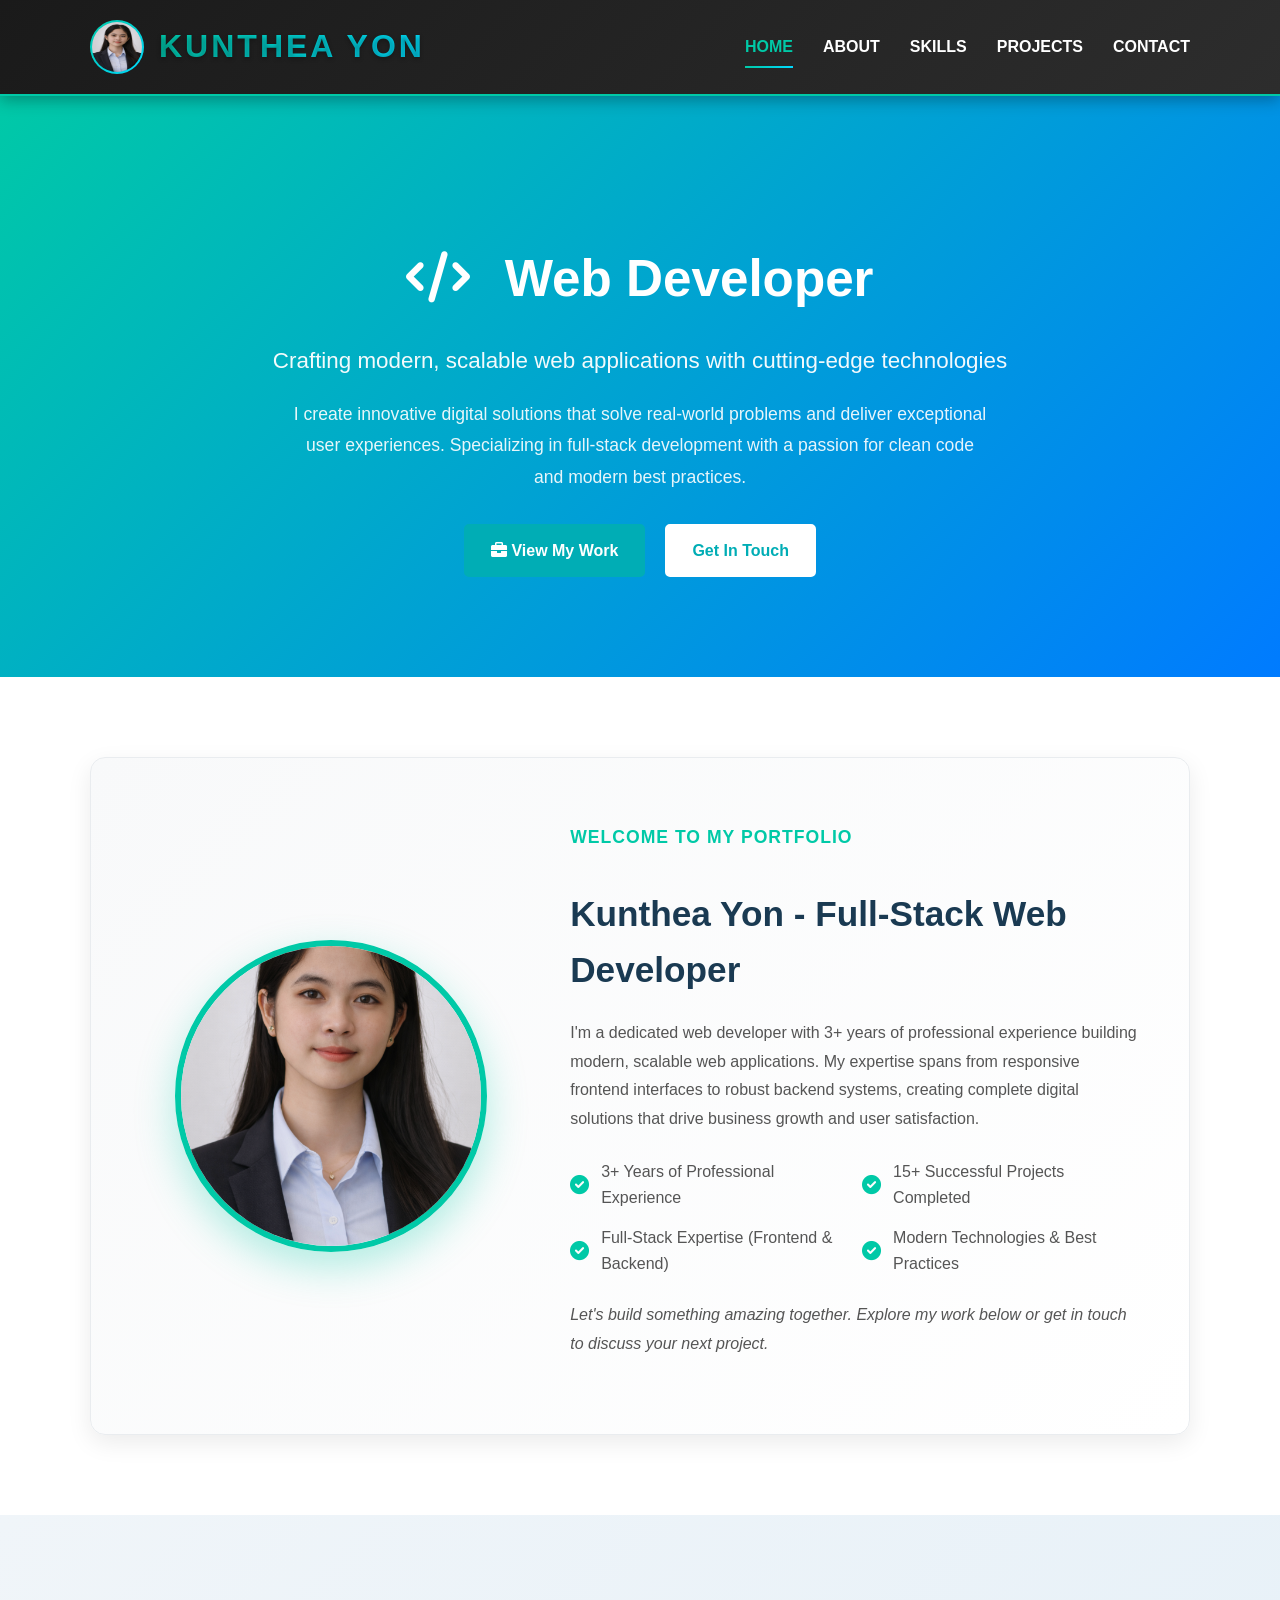
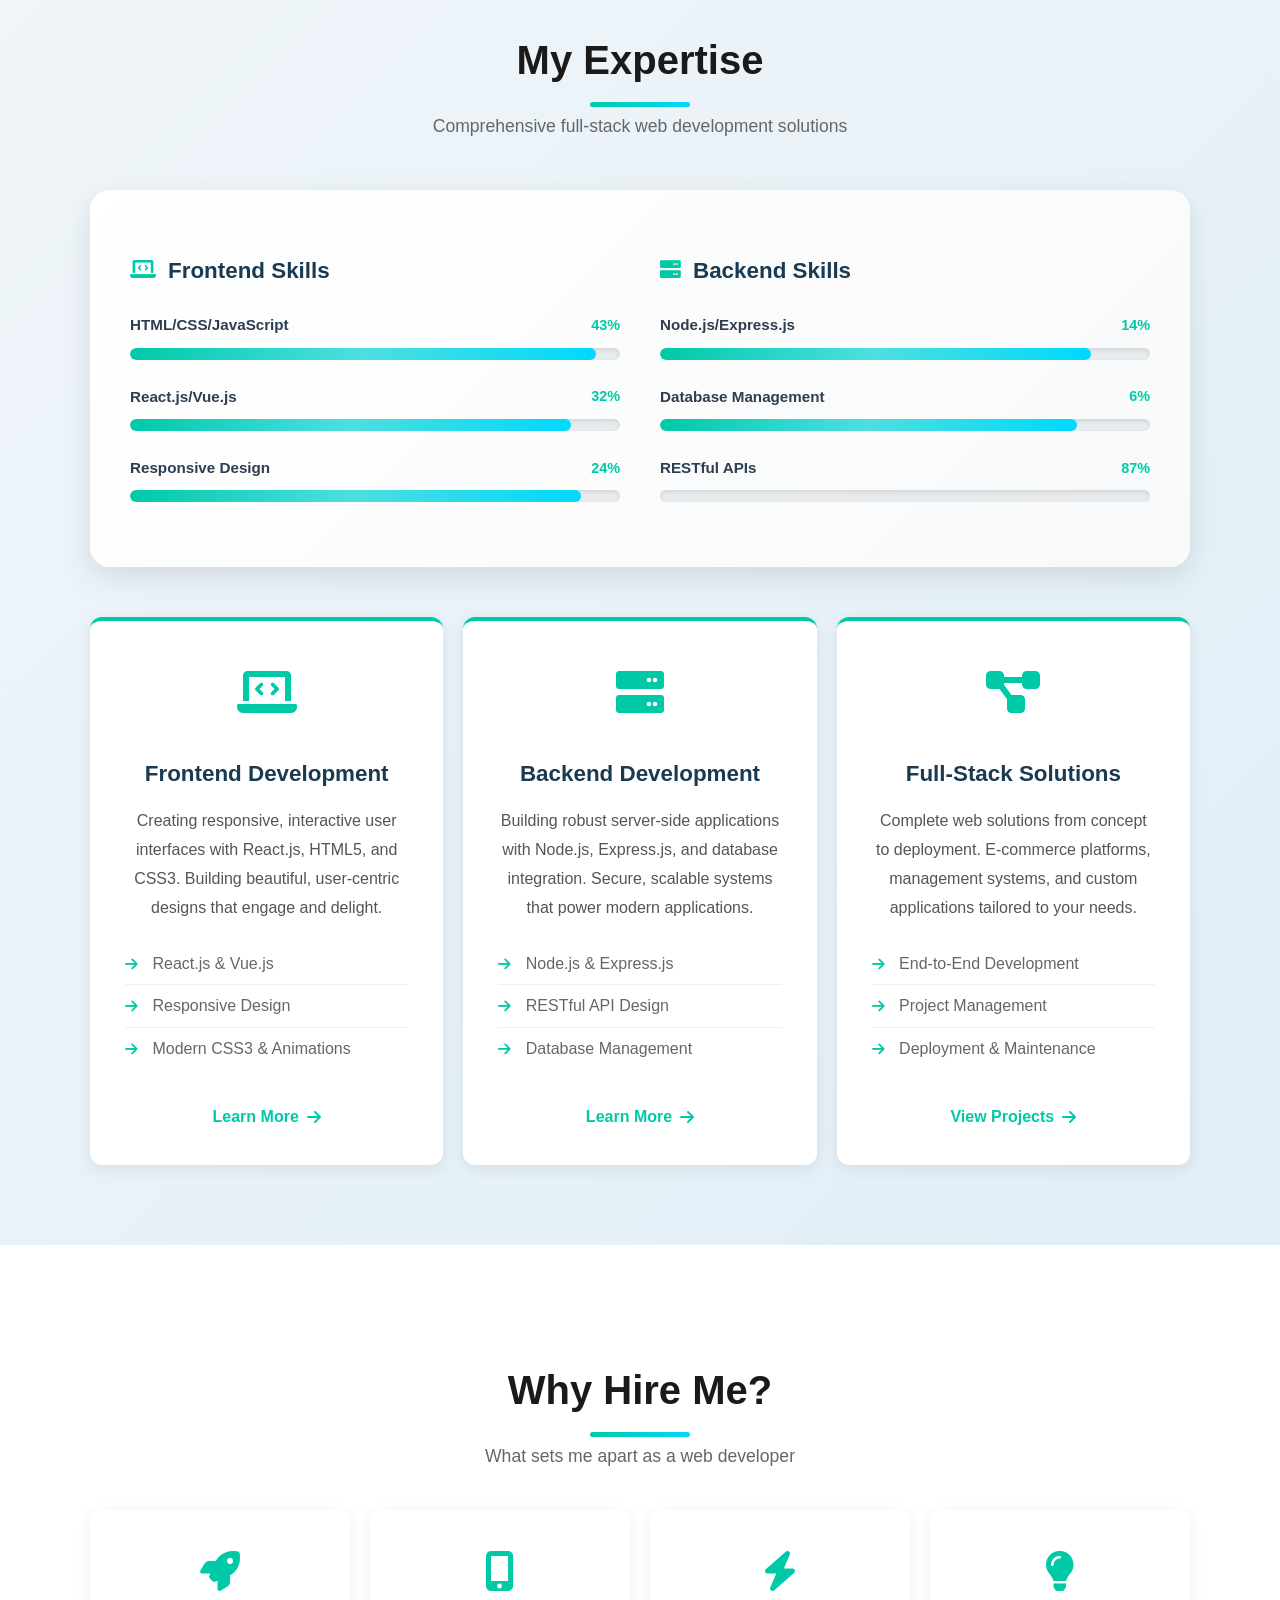
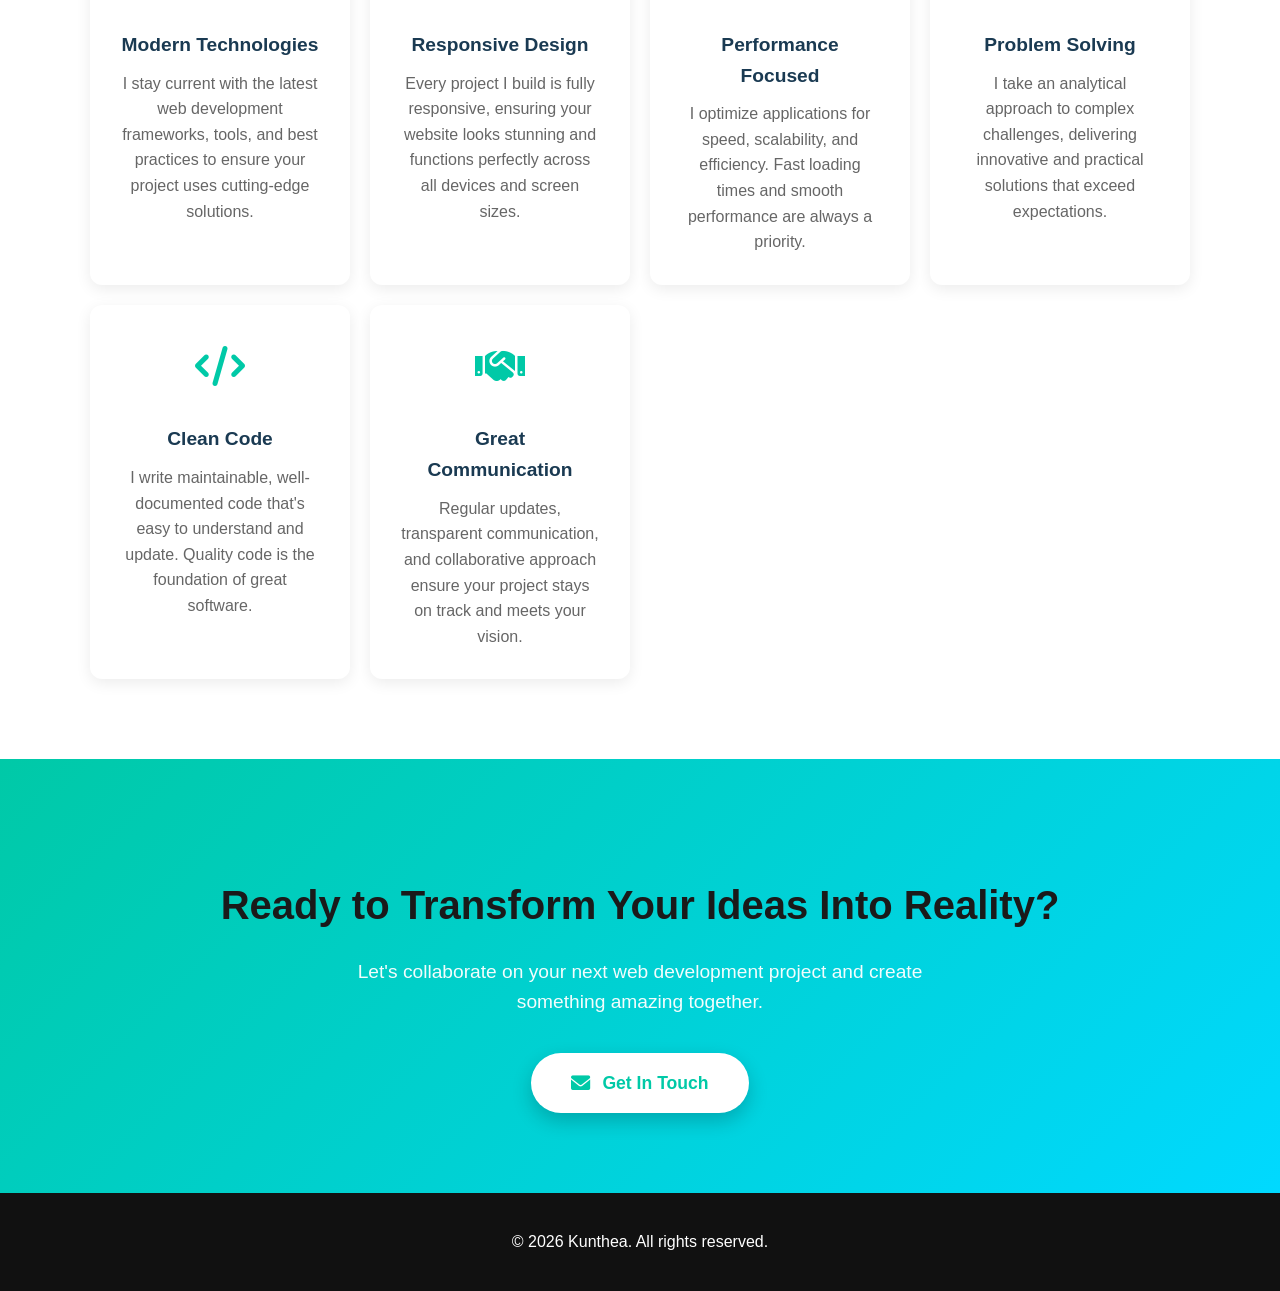
==== index.html @ df5f3d02 "web" ====
<!DOCTYPE html>
<html lang="en">

<head>
    <meta charset="UTF-8">
    <meta name="viewport" content="width=device-width, initial-scale=1.0">
    <title>Kunthea Yon | Web Developer Portfolio </title>
    <link rel="stylesheet" href="main.css">
    <link href="https://cdnjs.cloudflare.com/ajax/libs/font-awesome/6.0.0/css/all.min.css" rel="stylesheet">
</head>

<body>

    <header class="header">
        <div class="container nav">
            <div class="logo">
                <a href="index.html">
                    <img src="picture/pic1.png" alt="Kunthea Logo" class="logo-icon">
                    <span class="logo-text">KUNTHEA YON</span>
                </a>
            </div>
            <nav>
                <a href="index.html" class="active">HOME</a>
                <a href="about.html">ABOUT</a>
                <a href="skills.html">SKILLS</a>
                <a href="projects.html">PROJECTS</a>
                <a href="contact.html">CONTACT</a>
            </nav>
        </div>
    </header>

    <section class="hero">
        <div class="container">
            <div class="hero-content">
                <h1><i class="fas fa-code"></i> Web Developer</h1>
                <p class="hero-subtitle">Crafting modern, scalable web applications with cutting-edge technologies</p>
                <p class="hero-description">
                    I create innovative digital solutions that solve real-world problems and deliver exceptional user
                    experiences.
                    Specializing in full-stack development with a passion for clean code and modern best practices.
                </p>
                <div class="hero-buttons">
                    <a href="projects.html" class="hero-btn primary">
                        <i class="fas fa-briefcase"></i> View My Work
                    </a>
                    <a href="contact.html" class="hero-btn secondary">Get In Touch</a>
                </div>
            </div>
        </div>
    </section>

    <section class="section intro-section">
        <div class="container">
            <div class="intro-card">
                <div class="intro-image">
                    <img src="picture/pic1.png" alt="Kunthea Yon" class="intro-pic">
                </div>
                <div class="intro-content">
                    <h2>Welcome to My Portfolio</h2>
                    <h3>Kunthea Yon - Full-Stack Web Developer</h3>
                    <p>
                        I'm a dedicated web developer with 3+ years of professional experience building modern, scalable
                        web applications.
                        My expertise spans from responsive frontend interfaces to robust backend systems, creating
                        complete digital solutions
                        that drive business growth and user satisfaction.
                    </p>
                    <div class="intro-highlights">
                        <div class="highlight-item">
                            <i class="fas fa-check-circle"></i>
                            <span>3+ Years of Professional Experience</span>
                        </div>
                        <div class="highlight-item">
                            <i class="fas fa-check-circle"></i>
                            <span>15+ Successful Projects Completed</span>
                        </div>
                        <div class="highlight-item">
                            <i class="fas fa-check-circle"></i>
                            <span>Full-Stack Expertise (Frontend & Backend)</span>
                        </div>
                        <div class="highlight-item">
                            <i class="fas fa-check-circle"></i>
                            <span>Modern Technologies & Best Practices</span>
                        </div>
                    </div>
                    <p class="intro-cta">
                        Let's build something amazing together. Explore my work below or get in touch to discuss your
                        next project.
                    </p>
                </div>
            </div>
        </div>
    </section>

    <section class="section expertise-section">
        <div class="container">
            <h2 class="section-heading">My Expertise</h2>
            <p class="section-subtitle">Comprehensive full-stack web development solutions</p>

            <!-- Animated Skills Progress Bars -->
            <div class="skills-showcase">
                <div class="skills-category">
                    <h3><i class="fas fa-laptop-code"></i> Frontend Skills</h3>
                    <div class="skill-item">
                        <div class="skill-info">
                            <span class="skill-name">HTML/CSS/JavaScript</span>
                            <span class="skill-percentage">95%</span>
                        </div>
                        <div class="skill-bar">
                            <div class="skill-progress" data-progress="95"></div>
                        </div>
                    </div>
                    <div class="skill-item">
                        <div class="skill-info">
                            <span class="skill-name">React.js/Vue.js</span>
                            <span class="skill-percentage">90%</span>
                        </div>
                        <div class="skill-bar">
                            <div class="skill-progress" data-progress="90"></div>
                        </div>
                    </div>
                    <div class="skill-item">
                        <div class="skill-info">
                            <span class="skill-name">Responsive Design</span>
                            <span class="skill-percentage">92%</span>
                        </div>
                        <div class="skill-bar">
                            <div class="skill-progress" data-progress="92"></div>
                        </div>
                    </div>
                </div>

                <div class="skills-category">
                    <h3><i class="fas fa-server"></i> Backend Skills</h3>
                    <div class="skill-item">
                        <div class="skill-info">
                            <span class="skill-name">Node.js/Express.js</span>
                            <span class="skill-percentage">88%</span>
                        </div>
                        <div class="skill-bar">
                            <div class="skill-progress" data-progress="88"></div>
                        </div>
                    </div>
                    <div class="skill-item">
                        <div class="skill-info">
                            <span class="skill-name">Database Management</span>
                            <span class="skill-percentage">85%</span>
                        </div>
                        <div class="skill-bar">
                            <div class="skill-progress" data-progress="85"></div>
                        </div>
                    </div>
                    <div class="skill-item">
                        <div class="skill-info">
                            <span class="skill-name">RESTful APIs</span>
                            <span class="skill-percentage">87%</span>
                        </div>
                        <div class="skill-bar">
                            <div class="skill-progress" data-progress="87"></div>
                        </div>
                    </div>
                </div>
            </div>

            <div class="overview-grid">
                <div class="overview-card">
                    <div class="card-icon">
                        <i class="fas fa-laptop-code"></i>
                    </div>
                    <h3>Frontend Development</h3>
                    <p>Creating responsive, interactive user interfaces with React.js, HTML5, and CSS3. Building
                        beautiful, user-centric designs that engage and delight.</p>
                    <ul class="card-features">
                        <li><i class="fas fa-arrow-right"></i> React.js & Vue.js</li>
                        <li><i class="fas fa-arrow-right"></i> Responsive Design</li>
                        <li><i class="fas fa-arrow-right"></i> Modern CSS3 & Animations</li>
                    </ul>
                    <a href="skills.html" class="card-link">Learn More <i class="fas fa-arrow-right"></i></a>
                </div>
                <div class="overview-card">
                    <div class="card-icon">
                        <i class="fas fa-server"></i>
                    </div>
                    <h3>Backend Development</h3>
                    <p>Building robust server-side applications with Node.js, Express.js, and database integration.
                        Secure, scalable systems that power modern applications.</p>
                    <ul class="card-features">
                        <li><i class="fas fa-arrow-right"></i> Node.js & Express.js</li>
                        <li><i class="fas fa-arrow-right"></i> RESTful API Design</li>
                        <li><i class="fas fa-arrow-right"></i> Database Management</li>
                    </ul>
                    <a href="skills.html" class="card-link">Learn More <i class="fas fa-arrow-right"></i></a>
                </div>
                <div class="overview-card">
                    <div class="card-icon">
                        <i class="fas fa-project-diagram"></i>
                    </div>
                    <h3>Full-Stack Solutions</h3>
                    <p>Complete web solutions from concept to deployment. E-commerce platforms, management systems, and
                        custom applications tailored to your needs.</p>
                    <ul class="card-features">
                        <li><i class="fas fa-arrow-right"></i> End-to-End Development</li>
                        <li><i class="fas fa-arrow-right"></i> Project Management</li>
                        <li><i class="fas fa-arrow-right"></i> Deployment & Maintenance</li>
                    </ul>
                    <a href="projects.html" class="card-link">View Projects <i class="fas fa-arrow-right"></i></a>
                </div>
            </div>
        </div>
    </section>

    <section class="section benefits-section">
        <div class="container">
            <h2 class="section-heading">Why Hire Me?</h2>
            <p class="section-subtitle">What sets me apart as a web developer</p>
            <div class="features-grid">
                <div class="feature">
                    <div class="feature-icon">
                        <i class="fas fa-rocket"></i>
                    </div>
                    <h4>Modern Technologies</h4>
                    <p>I stay current with the latest web development frameworks, tools, and best practices to ensure
                        your project uses cutting-edge solutions.</p>
                </div>
                <div class="feature">
                    <div class="feature-icon">
                        <i class="fas fa-mobile-alt"></i>
                    </div>
                    <h4>Responsive Design</h4>
                    <p>Every project I build is fully responsive, ensuring your website looks stunning and functions
                        perfectly across all devices and screen sizes.</p>
                </div>
                <div class="feature">
                    <div class="feature-icon">
                        <i class="fas fa-bolt"></i>
                    </div>
                    <h4>Performance Focused</h4>
                    <p>I optimize applications for speed, scalability, and efficiency. Fast loading times and smooth
                        performance are always a priority.</p>
                </div>
                <div class="feature">
                    <div class="feature-icon">
                        <i class="fas fa-lightbulb"></i>
                    </div>
                    <h4>Problem Solving</h4>
                    <p>I take an analytical approach to complex challenges, delivering innovative and practical
                        solutions that exceed expectations.</p>
                </div>
                <div class="feature">
                    <div class="feature-icon">
                        <i class="fas fa-code"></i>
                    </div>
                    <h4>Clean Code</h4>
                    <p>I write maintainable, well-documented code that's easy to understand and update. Quality code is
                        the foundation of great software.</p>
                </div>
                <div class="feature">
                    <div class="feature-icon">
                        <i class="fas fa-handshake"></i>
                    </div>
                    <h4>Great Communication</h4>
                    <p>Regular updates, transparent communication, and collaborative approach ensure your project stays
                        on track and meets your vision.</p>
                </div>
            </div>
        </div>
    </section>

    <section class="section cta-section">
        <div class="container">
            <div class="cta-content">
                <h2>Ready to Transform Your Ideas Into Reality?</h2>
                <p>Let's collaborate on your next web development project and create something amazing together.</p>
                <a href="contact.html" class="cta-button">
                    <i class="fas fa-envelope"></i> Get In Touch
                </a>
            </div>
        </div>
    </section>

    <footer class="footer">
        <div class="container">
            <p>&copy; 2026 Kunthea. All rights reserved.</p>
            <!-- <nav>
                <a href="index.html">Home</a>
                <a href="about.html">About</a>
                <a href="skills.html">Skills</a>
                <a href="projects.html">Projects</a>
                <a href="contact.html">Contact</a>
            </nav> -->
        </div>
    </footer>

    <script src="script.js"></script>
</body>

</html>
---- main.css ----
body {
    font-family: Arial, Helvetica, sans-serif;
    margin: 0;
    line-height: 1.6;
    background: #ffffff;
    color: #333;
}

.container {
    width: 90%;
    max-width: 1100px;
    margin: auto;
}

.header {
    background: linear-gradient(135deg, #1a1a1a 0%, #2d2d2d 100%);
    color: white;
    padding: 20px 0;
    box-shadow: 0 4px 15px rgba(0, 0, 0, 0.3);
    position: sticky;
    top: 0;
    z-index: 1000;
    border-bottom: 2px solid #00c9a7;
}

.nav {
    display: flex;
    justify-content: space-between;
    align-items: center;
}

.logo {
    display: flex;
    align-items: center;
}

.logo a {
    display: flex;
    align-items: center;
    text-decoration: none;
    color: white;
    transition: all 0.3s ease;
}

.logo a:hover {
    transform: scale(1.05);
}

.logo-icon {
    width: 50px;
    height: 50px;
    margin-right: 15px;
    border-radius: 50%;
    background: linear-gradient(135deg, #00c9a7, #00d9ff);
    padding: 2px;
    display: flex;
    align-items: center;
    justify-content: center;
}

.logo-text {
    font-size: 2rem;
    font-weight: 800;
    color: white;
    letter-spacing: 3px;
    background: linear-gradient(135deg, #00c9a7, #00d9ff);
    -webkit-background-clip: text;
    -webkit-text-fill-color: transparent;
    background-clip: text;
    text-shadow: 0 2px 4px rgba(0, 0, 0, 0.3);
    transition: all 0.3s ease;
}

nav {
    display: flex;
    gap: 30px;
    align-items: center;
}

nav a {
    color: white;
    text-decoration: none;
    font-weight: 600;
    font-size: 1rem;
    transition: all 0.3s ease;
    position: relative;
    padding: 8px 0;
}

nav a::after {
    content: '';
    position: absolute;
    bottom: 0;
    left: 0;
    width: 0;
    height: 2px;
    background: linear-gradient(90deg, #00c9a7, #00d9ff);
    transition: width 0.3s ease;
}

nav a:hover {
    color: #00c9a7;
    transform: translateY(-2px);
    text-shadow: 0 2px 4px rgba(0, 0, 0, 0.3);
}


nav a:hover::after {
    width: 100%;
}

nav a.active {
    color: #00c9a7;
}

nav a.active::after {
    width: 100%;
}

.hero {
    background: linear-gradient(135deg, #00c9a7 0%, #007bff 100%);
    color: white;
    text-align: center;
    padding: 100px 20px;
    position: relative;
    overflow: hidden;
}

.hero button {
    padding: 12px 20px;
    border: 2px solid white;
    background: #00adb5;
    color: white;
    border-radius: 5px;
    cursor: pointer;
    font-weight: bold;
    transition: background 0.3s;
}

.hero button:hover {
    background: white;
    color: #00adb5;
}

.section {
    padding: 60px 0;
}

.section h2 {
    color: #1a1a1a;
    margin-bottom: 20px;
}

.gray {
    background: #f5f5f5;
}

.skills-grid {
    display: grid;
    grid-template-columns: repeat(auto-fit, minmax(150px, 1fr));
    gap: 15px;
    margin-top: 20px;
}

.skill {
    background: #e8f4f8;
    color: #2c3e50;
    padding: 20px;
    border-radius: 5px;
    text-align: center;
    box-shadow: 0 2px 5px rgba(0, 0, 0, 0.1);
    font-weight: bold;
}

.hero-projects {
    background: linear-gradient(135deg, #09b5c1 0%, #1461de 100%);
    color: white;
    text-align: center;
    padding: 120px 20px;
    position: relative;
    overflow: hidden;
}

.hero-projects::before {
    content: '';
    position: absolute;
    top: 0;
    left: 0;
    right: 0;
    bottom: 0;
    background: url('data:image/svg+xml,<svg xmlns="http://www.w3.org/2000/svg" viewBox="0 0 100 100"><defs><pattern id="grain" width="100" height="100" patternUnits="userSpaceOnUse"><circle cx="25" cy="25" r="1" fill="white" opacity="0.1"/><circle cx="75" cy="75" r="1" fill="white" opacity="0.1"/><circle cx="50" cy="10" r="0.5" fill="white" opacity="0.1"/></pattern></defs><rect width="100" height="100" fill="url(%23grain)"/></svg>');
    pointer-events: none;
}

.hero-projects h1 {
    font-size: 3.5rem;
    margin-bottom: 1rem;
    position: relative;
    z-index: 1;
}

.hero-projects h1 i {
    margin-right: 15px;
    color: #00adb5;
}

.hero-projects p {
    font-size: 1.3rem;
    opacity: 0.9;
    position: relative;
    z-index: 1;
}

.projects-section {
    background: linear-gradient(135deg, #f0f5f9 0%, #e1eef7 100%);
    padding: 80px 0;
}

.section-header {
    text-align: center;
    margin-bottom: 60px;

}

.section-header h2 {
    font-size: 2.5rem;
    color: #1a3a52;
    margin-bottom: 15px;
    position: relative;
}

.section-header h2::after {
    content: '';
    position: absolute;
    bottom: -10px;
    left: 50%;
    transform: translateX(-50%);
    width: 80px;
    height: 4px;
    background: linear-gradient(90deg, #11adcc, #007bff);
    border-radius: 2px;
}

.section-subtitle {
    font-size: 1.1rem;
    color: #495057;
    max-width: 600px;
    margin: 0 auto;
    line-height: 1.6;
}

.projects-grid {
    display: grid;
    grid-template-columns: repeat(auto-fit, minmax(350px, 1fr));
    gap: 30px;
    margin-bottom: 60px;
}

.project-card {
    background: rgba(255, 255, 255, 0.85);
    border-radius: 20px;
    padding: 30px;
    box-shadow: 0 18px 40px rgba(0, 0, 0, 0.08);
    transition: all 0.3s ease;
    position: relative;
    overflow: hidden;
    border: 1px solid rgba(0, 171, 181, 0.3);
    backdrop-filter: blur(12px);
}

.project-card::before {
    content: '';
    position: absolute;
    top: 0;
    left: 0;
    width: 100%;
    height: 5px;
    background: linear-gradient(90deg, #00c9a7, #00d9ff);
    transform: scaleX(0);
    transform-origin: left;
    transition: transform 0.3s ease;
}

.project-card:hover {
    transform: translateY(-12px);
    box-shadow: 0 30px 60px rgba(0, 0, 0, 0.12);
}

.project-card:hover::before {
    transform: scaleX(1);
}

.project-card.featured {
    border: 2px solid rgba(0, 171, 181, 0.7);
}

.project-card.featured::after {
    content: '★ Featured';
    position: absolute;
    top: 16px;
    right: 16px;
    background: rgba(0, 171, 181, 0.95);
    color: white;
    padding: 6px 12px;
    border-radius: 22px;
    font-size: 0.85rem;
    font-weight: 700;
}

.project-header {
    display: flex;
    align-items: center;
    margin-bottom: 20px;
}

.project-icon {
    width: 50px;
    height: 50px;
    background: linear-gradient(135deg, #00adb5, #007bff);
    border-radius: 12px;
    display: flex;
    align-items: center;
    justify-content: center;
    color: white;
    font-size: 1.5rem;
    margin-right: 15px;
    box-shadow: 0 4px 15px rgba(0, 171, 181, 0.3);
}

.project-category {
    background: rgba(0, 201, 167, 0.15);
    color: #1a3a52;
    padding: 6px 14px;
    border-radius: 999px;
    font-size: 0.85rem;
    font-weight: 700;
    text-transform: uppercase;
    letter-spacing: 0.7px;
    border: 1px solid rgba(0, 201, 167, 0.35);
}

.project-card h3 {
    color: #2c3e50;
    margin-bottom: 15px;
    font-size: 1.4rem;
    font-weight: 600;
}

.project-card p {
    color: #5a6c7d;
    line-height: 1.6;
    margin-bottom: 20px;
    font-size: 0.95rem;
}

.tech-stack {
    display: flex;
    flex-wrap: wrap;
    gap: 8px;
    margin-bottom: 25px;
}

.project-meta {
    display: flex;
    flex-wrap: wrap;
    gap: 12px;
    margin: 15px 0 20px;
}

.meta-item {
    display: inline-flex;
    align-items: center;
    gap: 8px;
    padding: 6px 12px;
    background: rgba(0, 171, 181, 0.15);
    border-radius: 999px;
    border: 1px solid rgba(0, 171, 181, 0.3);
    color: #0f3a3c;
    font-weight: 600;
    font-size: 0.85rem;
}

.project-highlights {
    list-style: none;
    padding: 0;
    margin: 0 0 20px;
}

.project-highlights li {
    display: flex;
    align-items: flex-start;
    gap: 10px;
    margin-bottom: 10px;
    color: #4a5568;
}

.project-highlights li i {
    color: #00c9a7;
    margin-top: 3px;
}

.tech {
    background: rgba(0, 201, 167, 0.14);
    color: #0f3a3c;
    padding: 8px 14px;
    border-radius: 999px;
    font-size: 0.85rem;
    font-weight: 600;
    display: flex;
    align-items: center;
    gap: 8px;
    border: 1px solid rgba(0, 201, 167, 0.3);
    transition: all 0.2s ease;
}

.tech:hover {
    background: rgba(0, 201, 167, 0.35);
    color: #063536;
    transform: translateY(-2px);
}

.tech i {
    font-size: 0.9rem;
}

.project-links {
    display: flex;
    gap: 10px;
    flex-wrap: wrap;
}

.btn-primary,
.btn-secondary {
    padding: 10px 20px;
    border: none;
    border-radius: 25px;
    cursor: pointer;
    font-weight: 600;
    font-size: 0.9rem;
    transition: all 0.3s ease;
    display: flex;
    align-items: center;
    gap: 8px;
    text-decoration: none;
    justify-content: center;
    flex: 1;
    min-width: 120px;
}

.btn-primary {
    background: linear-gradient(135deg, #00adb5, #007bff);
    color: white;
    box-shadow: 0 4px 15px rgba(0, 171, 181, 0.3);
}

.btn-primary:hover {
    transform: translateY(-2px);
    box-shadow: 0 6px 20px rgba(0, 171, 181, 0.4);
}

.btn-secondary {
    background: white;
    color: #6c757d;
    border: 2px solid #e9ecef;
}

.btn-secondary:hover {
    background: #f8f9fa;
    border-color: #00adb5;
    color: #00adb5;
    transform: translateY(-2px);
}

.projects-stats {
    display: grid;
    grid-template-columns: repeat(auto-fit, minmax(200px, 1fr));
    gap: 30px;
    margin-top: 60px;
}

.stat-item {
    text-align: center;
    padding: 30px;
    background: white;
    border-radius: 15px;
    box-shadow: 0 8px 25px rgba(0, 0, 0, 0.1);
    border: 1px solid #e9ecef;
}

.stat-number {
    font-size: 3rem;
    font-weight: 700;
    color: #00adb5;
    margin-bottom: 10px;
    background: linear-gradient(135deg, #00adb5, #007bff);
    -webkit-background-clip: text;
    -webkit-text-fill-color: transparent;
    background-clip: text;
}

.stat-label {
    color: #6c757d;
    font-size: 1rem;
    font-weight: 500;
    text-transform: uppercase;
    letter-spacing: 1px;
}

@media (max-width: 768px) {
    .hero-projects h1 {
        font-size: 2.5rem;
    }

    .projects-grid {
        grid-template-columns: 1fr;
        gap: 20px;
    }

    .project-links {
        flex-direction: column;
    }

    .btn-primary,
    .btn-secondary {
        min-width: auto;
    }

    .projects-stats {
        grid-template-columns: repeat(2, 1fr);
        gap: 20px;
    }

    .profile-card {
        grid-template-columns: 1fr;
        gap: 30px;
        padding: 30px 20px;
    }

    .profile-pic {
        width: 220px;
        height: 220px;
    }

    .profile-info h2 {
        font-size: 1.8rem;
    }

    .profile-stats {
        grid-template-columns: repeat(3, 1fr);
        gap: 15px;
    }

    .about-grid {
        grid-template-columns: 1fr;
    }

    .values-grid {
        grid-template-columns: 1fr;
    }

    .section-title {
        font-size: 1.5rem;
    }
}

.footer {
    background: #111;
    color: white;
    padding: 20px 0;
    text-align: center;
}

.footer nav {
    margin-top: 10px;
}

.footer nav a {
    color: #00adb5;
    margin: 0 10px;
    text-decoration: none;
}

.footer nav a:hover {
    color: white;
}

.about-grid {
    display: grid;
    grid-template-columns: repeat(auto-fit, minmax(300px, 1fr));
    gap: 20px;
    margin-top: 30px;
}

.about-card {
    background: #f8f9fa;
    padding: 20px;
    border-radius: 5px;
    box-shadow: 0 2px 5px rgba(0, 0, 0, 0.1);
    border-left: 4px solid #00adb5;
    transition: all 0.3s ease;
}

.about-card:hover {
    transform: translateY(-5px);
    box-shadow: 0 8px 20px rgba(0, 0, 0, 0.15);
}

.about-card-icon {
    font-size: 2.5rem;
    color: #00c9a7;
    margin-bottom: 15px;
    display: block;
}

.about-card h3 {
    color: #1a3a52;
    margin-bottom: 10px;
    font-size: 1.3rem;
}

.about-card p {
    color: #555;
    margin-bottom: 15px;
    line-height: 1.6;
}

.skill-list {
    list-style: none;
    padding: 0;
    margin: 0;
}

.skill-list li {
    padding: 6px 0;
    color: #666;
    border-bottom: 1px solid #e0e0e0;
    padding-left: 20px;
    position: relative;
}

.skill-list li:last-child {
    border-bottom: none;
}

.skill-list li:before {
    content: '✓';
    position: absolute;
    left: 0;
    color: #00c9a7;
    font-weight: bold;
}

.profile-section {
    margin-bottom: 60px;
}

.profile-card {
    display: grid;
    grid-template-columns: 1fr 2fr;
    gap: 40px;
    background: linear-gradient(135deg, #ffffff 0%, #f8f9fa 100%);
    padding: 40px;
    border-radius: 15px;
    box-shadow: 0 10px 30px rgba(0, 0, 0, 0.1);
    align-items: center;
    border: 1px solid #e9ecef;
}

.profile-image {
    display: flex;
    justify-content: center;
    align-items: center;
}

.profile-pic {
    width: 280px;
    height: 280px;
    border-radius: 50%;
    object-fit: cover;
    border: 5px solid #00c9a7;
    box-shadow: 0 10px 40px rgba(0, 201, 167, 0.3);
}

.profile-info h2 {
    font-size: 2.2rem;
    color: #1a3a52;
    margin: 0 0 5px 0;
}

.profile-title {
    font-size: 1.2rem;
    color: #00c9a7;
    font-weight: 600;
    margin-bottom: 15px;
}

.profile-bio {
    color: #555;
    line-height: 1.8;
    margin-bottom: 25px;
    font-size: 1rem;
}

.profile-stats {
    display: grid;
    grid-template-columns: repeat(3, 1fr);
    gap: 20px;
    padding-top: 20px;
    border-top: 2px solid #e0e0e0;
}

.stat {
    text-align: center;
}

.stat-number {
    display: block;
    font-size: 2rem;
    font-weight: 700;
    color: #00c9a7;
}

.stat-text {
    display: block;
    color: #666;
    font-size: 0.9rem;
    margin-top: 5px;
}

.section-title {
    font-size: 2rem;
    color: #1a3a52;
    margin-top: 50px;
    margin-bottom: 25px;
    display: flex;
    align-items: center;
    gap: 10px;
}

.section-title::before {
    content: '';
    width: 4px;
    height: 30px;
    background: linear-gradient(135deg, #00c9a7, #00d9ff);
    border-radius: 2px;
}

.journey-text {
    color: #555;
    line-height: 1.8;
    margin-bottom: 15px;
    font-size: 1rem;
}

.values-grid {
    display: grid;
    grid-template-columns: repeat(auto-fit, minmax(250px, 1fr));
    gap: 25px;
    margin-top: 30px;
}

.value-card {
    background: white;
    padding: 30px;
    border-radius: 12px;
    box-shadow: 0 4px 15px rgba(0, 0, 0, 0.08);
    border-top: 4px solid #00c9a7;
    transition: all 0.3s ease;
}

.value-card:hover {
    transform: translateY(-8px);
    box-shadow: 0 10px 30px rgba(0, 0, 0, 0.12);
}

.value-card h3 {
    font-size: 1.2rem;
    color: #1a3a52;
    margin-bottom: 10px;
}

.value-card p {
    color: #666;
    line-height: 1.6;
    margin: 0;
}

.tools-grid {
    display: grid;
    grid-template-columns: repeat(auto-fit, minmax(250px, 1fr));
    gap: 20px;
    margin-top: 20px;
}

.tool-card {
    background: white;
    padding: 20px;
    border-radius: 5px;
    box-shadow: 0 2px 5px rgba(0, 0, 0, 0.1);
    text-align: center;
}

.tech-stack {
    display: flex;
    flex-wrap: wrap;
    gap: 8px;
    margin: 15px 0;
    justify-content: center;
}

.tech {
    background: #e9ecef;
    color: #495057;
    padding: 4px 8px;
    border-radius: 3px;
    font-size: 0.85em;
    font-weight: bold;
}

.hero-contact {
    background: linear-gradient(135deg, #40ba9f 0%, #127be4 100%);
    color: white;
    text-align: center;
    padding: 120px 20px;
    position: relative;
    overflow: hidden;
}

.hero-contact::before {
    content: '';
    position: absolute;
    top: 0;
    left: 0;
    right: 0;
    bottom: 0;
    background: url('data:image/svg+xml,<svg xmlns="http://www.w3.org/2000/svg" viewBox="0 0 100 100"><defs><pattern id="contactPattern" width="100" height="100" patternUnits="userSpaceOnUse"><circle cx="20" cy="20" r="2" fill="white" opacity="0.1"/><circle cx="80" cy="80" r="2" fill="white" opacity="0.1"/><circle cx="50" cy="30" r="1.5" fill="white" opacity="0.1"/></pattern></defs><rect width="100" height="100" fill="url(%23contactPattern)"/></svg>');
    pointer-events: none;
}

.hero-contact h1 {
    font-size: 3.5rem;
    margin-bottom: 1rem;
    position: relative;
    z-index: 1;
}

.hero-contact h1 i {
    margin-right: 15px;
    color: #ffffff;
}

.hero-contact p {
    font-size: 1.3rem;
    opacity: 0.9;
    position: relative;
    z-index: 1;
}

.contact-section {
    background: linear-gradient(135deg, #f0f5f9 0%, #e1eef7 100%);
    padding: 80px 0;
}

.contact-main {
    display: grid;
    grid-template-columns: 1fr 2fr;
    gap: 50px;
    margin-bottom: 60px;
}

.contact-info-section {
    display: flex;
    flex-direction: column;
    gap: 30px;
}

.contact-info-card {
    background: white;
    border-radius: 15px;
    padding: 30px;
    box-shadow: 0 8px 25px rgba(0, 0, 0, 0.1);
    border: 1px solid #e9ecef;
}

.contact-info-header {
    display: flex;
    align-items: center;
    gap: 15px;
    margin-bottom: 25px;
    padding-bottom: 15px;
    border-bottom: 2px solid #f1f3f4;
}

.contact-info-header i {
    font-size: 1.5rem;
    color: #00adb5;
}

.contact-info-header h3 {
    color: #2c3e50;
    margin: 0;
    font-size: 1.4rem;
    font-weight: 600;
}

.contact-details {
    display: flex;
    flex-direction: column;
    gap: 20px;
}

.contact-detail {
    display: flex;
    align-items: flex-start;
    gap: 15px;
}

.contact-detail i {
    color: #00adb5;
    font-size: 1.2rem;
    margin-top: 3px;
    min-width: 20px;
}

.contact-detail div {
    flex: 1;
}

.contact-detail strong {
    display: block;
    color: #2c3e50;
    font-weight: 600;
    margin-bottom: 2px;
}

.contact-detail a,
.contact-detail span {
    color: #6c757d;
    text-decoration: none;
    transition: color 0.3s ease;
}

.contact-detail a:hover {
    color: #00adb5;
}

.availability-info {
    background: linear-gradient(135deg, #00adb5, #007bff);
    color: white;
    border-radius: 15px;
    padding: 25px;
    box-shadow: 0 8px 25px rgba(0, 171, 181, 0.3);
}

.availability-header {
    display: flex;
    align-items: center;
    gap: 10px;
    margin-bottom: 15px;
}

.availability-header i {
    font-size: 1.3rem;
}

.availability-header h4 {
    margin: 0;
    font-size: 1.2rem;
    font-weight: 600;
}

.availability-status {
    display: flex;
    align-items: center;
    gap: 10px;
    margin-bottom: 15px;
    font-weight: 500;
}

.status-dot {
    width: 12px;
    height: 12px;
    border-radius: 50%;
    animation: pulse 2s infinite;
}

.status-dot.available {
    background: #28a745;
    box-shadow: 0 0 10px rgba(40, 167, 69, 0.6);
}

@keyframes pulse {
    0% {
        transform: scale(1);
    }

    50% {
        transform: scale(1.1);
    }

    100% {
        transform: scale(1);
    }
}

.availability-info p {
    margin: 8px 0;
    font-size: 0.95rem;
}

.contact-form-section {
    display: flex;
    justify-content: center;
}

.contact-form-card {
    background: white;
    border-radius: 15px;
    padding: 40px;
    box-shadow: 0 10px 30px rgba(0, 0, 0, 0.1);
    border: 1px solid #e9ecef;
    max-width: 600px;
    width: 100%;
}

.form-header {
    display: flex;
    align-items: center;
    gap: 15px;
    margin-bottom: 15px;
    padding-bottom: 15px;
    border-bottom: 2px solid #f1f3f4;
}

.form-header i {
    font-size: 1.5rem;
    color: #00adb5;
}

.form-header h3 {
    color: #2c3e50;
    margin: 0;
    font-size: 1.6rem;
    font-weight: 600;
}

.contact-form-card>p {
    color: #6c757d;
    margin-bottom: 30px;
    line-height: 1.6;
}

.form-row {
    display: grid;
    grid-template-columns: 1fr 1fr;
    gap: 20px;
    margin-bottom: 20px;
}

.form-group {
    margin-bottom: 25px;
}

.form-group label {
    display: flex;
    align-items: center;
    gap: 8px;
    margin-bottom: 8px;
    font-weight: 600;
    color: #2c3e50;
    font-size: 0.95rem;
}

.form-group label i {
    color: #00adb5;
    font-size: 0.9rem;
}

.form-group input,
.form-group textarea {
    width: 100%;
    padding: 15px;
    border: 2px solid #e9ecef;
    border-radius: 8px;
    font-family: inherit;
    font-size: 1rem;
    transition: all 0.3s ease;
    background: #f8f9fa;
}

.form-group input:focus,
.form-group textarea:focus {
    outline: none;
    border-color: #00adb5;
    background: white;
    box-shadow: 0 0 0 3px rgba(0, 171, 181, 0.1);
}

.form-group textarea {
    resize: vertical;
    min-height: 120px;
}

.submit-btn {
    background: linear-gradient(135deg, #00adb5, #007bff);
    color: white;
    padding: 15px 40px;
    border: none;
    border-radius: 25px;
    cursor: pointer;
    font-weight: 600;
    font-size: 1rem;
    transition: all 0.3s ease;
    display: flex;
    align-items: center;
    gap: 10px;
    margin: 20px auto 0;
    box-shadow: 0 4px 15px rgba(0, 171, 181, 0.3);
}

.submit-btn:hover {
    transform: translateY(-2px);
    box-shadow: 0 8px 25px rgba(0, 171, 181, 0.4);
}

.services-overview {
    text-align: center;
    margin-top: 60px;
}

.services-overview h3 {
    color: #2c3e50;
    margin-bottom: 30px;
    font-size: 1.8rem;
    display: flex;
    align-items: center;
    justify-content: center;
    gap: 10px;
}

.services-overview h3 i {
    color: #00adb5;
}

.services-grid {
    display: grid;
    grid-template-columns: repeat(auto-fit, minmax(200px, 1fr));
    gap: 20px;
    max-width: 800px;
    margin: 0 auto;
}

.service-item {
    background: white;
    padding: 20px;
    border-radius: 12px;
    box-shadow: 0 4px 15px rgba(0, 0, 0, 0.08);
    display: flex;
    align-items: center;
    gap: 15px;
    transition: all 0.3s ease;
    border: 1px solid #e9ecef;
}

.service-item:hover {
    transform: translateY(-3px);
    box-shadow: 0 8px 25px rgba(0, 0, 0, 0.12);
}

.service-item i {
    color: #00adb5;
    font-size: 1.5rem;
    min-width: 30px;
}

.service-item span {
    color: #2c3e50;
    font-weight: 500;
}

@media (max-width: 1024px) {
    .contact-main {
        grid-template-columns: 1fr;
        gap: 40px;
    }

    .contact-form-section {
        order: -1;
    }
}

@media (max-width: 768px) {
    .contact-section {
        padding: 60px 0;
    }

    .contact-main {
        gap: 30px;
    }

    .contact-info-card,
    .contact-form-card {
        padding: 25px;
    }

    .form-row {
        grid-template-columns: 1fr;
        gap: 15px;
    }

    .services-grid {
        grid-template-columns: repeat(2, 1fr);
        gap: 15px;
    }

    .service-item {
        padding: 15px;
        flex-direction: column;
        text-align: center;
        gap: 10px;
    }
}

.overview-grid {
    display: grid;
    grid-template-columns: repeat(auto-fit, minmax(300px, 1fr));
    gap: 20px;
    margin-top: 30px;
}

.overview-card {
    background: white;
    padding: 35px;
    border-radius: 12px;
    box-shadow: 0 4px 15px rgba(0, 0, 0, 0.08);
    text-align: center;
    border-top: 4px solid #00c9a7;
    transition: all 0.3s ease;
    position: relative;
}

.overview-card:hover {
    transform: translateY(-10px);
    box-shadow: 0 12px 30px rgba(0, 171, 181, 0.2);
}

.card-icon {
    font-size: 3rem;
    color: #00c9a7;
    margin-bottom: 20px;
    display: block;
}

.overview-card h3 {
    color: #1a3a52;
    margin-bottom: 15px;
    font-size: 1.4rem;
}

.overview-card p {
    color: #555;
    line-height: 1.8;
    margin-bottom: 20px;
}

.card-features {
    list-style: none;
    padding: 0;
    margin: 20px 0;
    text-align: left;
}

.card-features li {
    padding: 8px 0;
    color: #666;
    border-bottom: 1px solid #f0f0f0;
}

.card-features li:last-child {
    border-bottom: none;
}

.card-features i {
    color: #00c9a7;
    margin-right: 10px;
    font-size: 0.9rem;
}

.card-link {
    display: inline-flex;
    align-items: center;
    gap: 8px;
    color: #00c9a7;
    text-decoration: none;
    font-weight: 600;
    margin-top: 15px;
    transition: all 0.3s ease;
}

.card-link:hover {
    color: #00adb5;
    gap: 12px;
}

.overview-card .learn-more {
    display: inline-block;
    margin-top: 15px;
    color: #007bff;
    text-decoration: none;
    font-weight: bold;
}

.overview-card .learn-more:hover {
    color: #0056b3;
}

.features-grid {
    display: grid;
    grid-template-columns: repeat(auto-fit, minmax(250px, 1fr));
    gap: 20px;
    margin-top: 30px;
}

.feature {
    text-align: center;
    padding: 30px;
    background: white;
    border-radius: 12px;
    transition: all 0.3s ease;
    box-shadow: 0 4px 15px rgba(0, 0, 0, 0.08);
}

.feature:hover {
    transform: translateY(-8px);
    box-shadow: 0 10px 30px rgba(0, 0, 0, 0.12);
}

.feature-icon {
    font-size: 2.5rem;
    color: #00c9a7;
    margin-bottom: 15px;
    display: block;
}

.feature h4 {
    color: #1a3a52;
    margin-bottom: 10px;
    font-size: 1.2rem;
}

.feature p {
    color: #666;
    line-height: 1.6;
    margin: 0;
}

.hero-buttons {
    display: flex;
    gap: 20px;
    justify-content: center;
    margin-top: 30px;
}

.hero-btn {
    padding: 12px 25px;
    border-radius: 5px;
    text-decoration: none;
    font-weight: bold;
    transition: all 0.3s;
}

.hero-btn.primary {
    background: #00adb5;
    color: white;
    border: 2px solid #00adb5;
}

.hero-btn.primary:hover {
    background: white;
    color: #00adb5;
}

.hero-btn.secondary {
    background: white;
    color: #00adb5;
    border: 2px solid white;
    padding: 12px 25px;
    font-weight: bold;
    text-decoration: none;
    border-radius: 5px;
    transition: all 0.3s ease;
}

.hero-btn.secondary:hover {
    background: #00adb5;
    color: white;
    border-color: #00adb5;
}

/* Home Page - Hero Content */
.hero-content h1 {
    font-size: 3.2rem;
    margin-bottom: 15px;
    color: white;
    font-weight: 700;
}

.hero-content h1 i {
    margin-right: 20px;
}

.hero-subtitle {
    font-size: 1.4rem;
    margin-bottom: 20px;
    opacity: 0.95;
}

.hero-description {
    font-size: 1.1rem;
    max-width: 700px;
    margin: 0 auto 30px;
    line-height: 1.8;
    opacity: 0.9;
}

/* Intro Section */
.intro-section {
    background: white;
    padding: 80px 0;
}

.intro-card {
    display: grid;
    grid-template-columns: 1fr 1.5fr;
    gap: 50px;
    align-items: center;
    background: linear-gradient(135deg, #f8f9fa 0%, #ffffff 100%);
    padding: 50px;
    border-radius: 15px;
    box-shadow: 0 8px 25px rgba(0, 0, 0, 0.08);
    border: 1px solid #e9ecef;
}

.intro-image {
    display: flex;
    justify-content: center;
}

.intro-pic {
    width: 300px;
    height: 300px;
    border-radius: 50%;
    object-fit: cover;
    border: 6px solid #00c9a7;
    box-shadow: 0 15px 40px rgba(0, 201, 167, 0.3);
}

.intro-content h2 {
    font-size: 1.1rem;
    color: #00c9a7;
    font-weight: 600;
    margin-bottom: 10px;
    text-transform: uppercase;
    letter-spacing: 1px;
}

.intro-content h3 {
    font-size: 2.2rem;
    color: #1a3a52;
    margin-bottom: 20px;
    font-weight: 700;
}

.intro-content p {
    color: #555;
    line-height: 1.8;
    margin-bottom: 25px;
    font-size: 1rem;
}

.intro-highlights {
    display: grid;
    grid-template-columns: 1fr 1fr;
    gap: 15px;
    margin-bottom: 25px;
}

.highlight-item {
    display: flex;
    align-items: center;
    gap: 12px;
    color: #555;
    font-weight: 500;
}

.highlight-item i {
    color: #00c9a7;
    font-size: 1.2rem;
}

.intro-cta {
    font-size: 1.05rem;
    color: #666;
    font-weight: 500;
    font-style: italic;
}

/* Expertise Section */
.expertise-section {
    background: linear-gradient(135deg, #f0f5f9 0%, #e1eef7 100%);
    padding: 80px 0;
}

.section-heading {
    text-align: center;
    font-size: 2.5rem;
    color: #1a3a52;
    margin-bottom: 15px;
    position: relative;
}

.section-heading::after {
    content: '';
    position: absolute;
    bottom: -15px;
    left: 50%;
    transform: translateX(-50%);
    width: 100px;
    height: 5px;
    background: linear-gradient(90deg, #00c9a7, #00d9ff);
    border-radius: 3px;
}

.section-subtitle {
    text-align: center;
    font-size: 1.1rem;
    color: #666;
    margin-bottom: 40px;
}

/* Benefits Section */
.benefits-section {
    padding: 80px 0;
}

/* CTA Section */
.cta-section {
    background: linear-gradient(135deg, #00c9a7 0%, #00d9ff 100%);
    color: white;
    padding: 80px 0;
    text-align: center;
}

.cta-content h2 {
    font-size: 2.5rem;
    margin-bottom: 20px;
    font-weight: 700;
}

.cta-content p {
    font-size: 1.2rem;
    margin-bottom: 35px;
    opacity: 0.95;
    max-width: 600px;
    margin-left: auto;
    margin-right: auto;
    line-height: 1.6;
}

.cta-button {
    display: inline-flex;
    align-items: center;
    gap: 12px;
    background: white;
    color: #00c9a7;
    padding: 16px 40px;
    border-radius: 30px;
    text-decoration: none;
    font-weight: 700;
    font-size: 1.1rem;
    transition: all 0.3s ease;
    box-shadow: 0 8px 20px rgba(0, 0, 0, 0.2);
}

.cta-button:hover {
    transform: translateY(-3px);
    box-shadow: 0 12px 30px rgba(0, 0, 0, 0.3);
}

.cta-button i {
    font-size: 1.2rem;
}

/* Responsive Design */
@media (max-width: 1024px) {
    .intro-card {
        grid-template-columns: 1fr;
        gap: 35px;
        padding: 40px;
    }

    .intro-pic {
        width: 250px;
        height: 250px;
    }

    .intro-highlights {
        grid-template-columns: 1fr;
    }
}

@media (max-width: 768px) {
    .hero-content h1 {
        font-size: 2.2rem;
    }

    .hero-subtitle {
        font-size: 1.1rem;
    }

    .hero-description {
        font-size: 1rem;
    }

    .hero-buttons {
        flex-direction: column;
        gap: 15px;
    }

    .intro-pic {
        width: 200px;
        height: 200px;
    }

    .intro-content h3 {
        font-size: 1.6rem;
    }

    .section-heading {
        font-size: 1.8rem;
    }

    .cta-content h2 {
        font-size: 1.8rem;
    }

    .cta-content p {
        font-size: 1rem;
    }

    .overview-grid,
    .features-grid {
        grid-template-columns: 1fr;
    }
}

/* Skills Showcase Animations */
.skills-showcase {
    display: grid;
    grid-template-columns: repeat(auto-fit, minmax(400px, 1fr));
    gap: 40px;
    margin: 50px 0;
    padding: 40px;
    background: linear-gradient(135deg, #ffffff 0%, #f8f9fa 100%);
    border-radius: 20px;
    box-shadow: 0 10px 30px rgba(0, 0, 0, 0.1);
}

.skills-category h3 {
    color: #1a3a52;
    font-size: 1.4rem;
    margin-bottom: 25px;
    display: flex;
    align-items: center;
    gap: 12px;
    font-weight: 600;
}

.skills-category h3 i {
    color: #00c9a7;
    font-size: 1.3rem;
}

.skill-item {
    margin-bottom: 25px;
    opacity: 0;
    transform: translateX(-30px);
    animation: slideInLeft 0.6s ease forwards;
}

.skill-item:nth-child(1) {
    animation-delay: 0.1s;
}

.skill-item:nth-child(2) {
    animation-delay: 0.2s;
}

.skill-item:nth-child(3) {
    animation-delay: 0.3s;
}

@keyframes slideInLeft {
    to {
        opacity: 1;
        transform: translateX(0);
    }
}

.skill-info {
    display: flex;
    justify-content: space-between;
    align-items: center;
    margin-bottom: 10px;
}

.skill-name {
    font-weight: 600;
    color: #2c3e50;
    font-size: 0.95rem;
}

.skill-percentage {
    font-weight: 700;
    color: #00c9a7;
    font-size: 0.9rem;
    transition: all 0.3s ease;
}

.skill-bar {
    width: 100%;
    height: 12px;
    background: #e9ecef;
    border-radius: 25px;
    overflow: hidden;
    position: relative;
    box-shadow: inset 0 2px 4px rgba(0, 0, 0, 0.1);
}

.skill-progress {
    height: 100%;
    background: linear-gradient(90deg, #00c9a7, #00d9ff);
    border-radius: 25px;
    width: 0%;
    transition: width 2s ease-in-out;
    position: relative;
    overflow: hidden;
}

.skill-progress::after {
    content: '';
    position: absolute;
    top: 0;
    left: 0;
    right: 0;
    bottom: 0;
    background: linear-gradient(90deg,
            transparent,
            rgba(255, 255, 255, 0.3),
            transparent);
    animation: shimmer 2s infinite;
}

@keyframes shimmer {
    0% {
        transform: translateX(-100%);
    }

    100% {
        transform: translateX(100%);
    }
}

/* Enhanced Hover Effects */
.overview-card {
    background: white;
    padding: 35px;
    border-radius: 12px;
    box-shadow: 0 4px 15px rgba(0, 0, 0, 0.08);
    text-align: center;
    border-top: 4px solid #00c9a7;
    transition: all 0.4s cubic-bezier(0.175, 0.885, 0.32, 1.275);
    position: relative;
    overflow: hidden;
}

.overview-card::before {
    content: '';
    position: absolute;
    top: -50%;
    left: -50%;
    width: 200%;
    height: 200%;
    background: radial-gradient(circle, rgba(0, 201, 167, 0.1) 0%, transparent 70%);
    transform: scale(0);
    transition: transform 0.6s ease;
    pointer-events: none;
}

.overview-card:hover::before {
    transform: scale(1);
}

.overview-card:hover {
    transform: translateY(-15px) scale(1.02);
    box-shadow: 0 20px 40px rgba(0, 171, 181, 0.25);
    border-top-color: #00d9ff;
}

.overview-card:hover .card-icon {
    transform: scale(1.1) rotate(5deg);
    color: #00d9ff;
}

.overview-card:hover .card-link {
    gap: 15px;
    color: #00d9ff;
}

.feature {
    text-align: center;
    padding: 30px;
    background: white;
    border-radius: 12px;
    transition: all 0.4s cubic-bezier(0.175, 0.885, 0.32, 1.275);
    box-shadow: 0 4px 15px rgba(0, 0, 0, 0.08);
    position: relative;
    overflow: hidden;
}

.feature::before {
    content: '';
    position: absolute;
    top: 0;
    left: 0;
    right: 0;
    height: 4px;
    background: linear-gradient(90deg, #00c9a7, #00d9ff);
    transform: scaleX(0);
    transform-origin: left;
    transition: transform 0.4s ease;
}

.feature:hover::before {
    transform: scaleX(1);
}

.feature:hover {
    transform: translateY(-12px) scale(1.05);
    box-shadow: 0 15px 35px rgba(0, 171, 181, 0.2);
}

.feature:hover .feature-icon {
    transform: scale(1.2) rotate(-5deg);
    color: #00d9ff;
}

.feature-icon {
    font-size: 2.5rem;
    color: #00c9a7;
    margin-bottom: 15px;
    display: block;
    transition: all 0.4s ease;
}

.card-icon {
    font-size: 3rem;
    color: #00c9a7;
    margin-bottom: 20px;
    display: block;
    transition: all 0.4s ease;
}

/* Enhanced Button Animations */
.hero-btn {
    padding: 12px 25px;
    border-radius: 5px;
    text-decoration: none;
    font-weight: bold;
    transition: all 0.4s cubic-bezier(0.175, 0.885, 0.32, 1.275);
    position: relative;
    overflow: hidden;
}

.hero-btn::before {
    content: '';
    position: absolute;
    top: 50%;
    left: 50%;
    width: 0;
    height: 0;
    border-radius: 50%;
    background: rgba(255, 255, 255, 0.2);
    transform: translate(-50%, -50%);
    transition: width 0.6s, height 0.6s;
}

.hero-btn:hover::before {
    width: 300px;
    height: 300px;
}

.hero-btn.primary {
    background: #00adb5;
    color: white;
    border: 2px solid #00adb5;
}

.hero-btn.primary:hover {
    background: white;
    color: #00adb5;
    transform: translateY(-3px);
    box-shadow: 0 10px 25px rgba(0, 173, 181, 0.3);
}

.hero-btn.secondary {
    background: white;
    color: #00adb5;
    border: 2px solid white;
    padding: 12px 25px;
    font-weight: bold;
    text-decoration: none;
    border-radius: 5px;
    transition: all 0.4s cubic-bezier(0.175, 0.885, 0.32, 1.275);
}

.hero-btn.secondary:hover {
    background: #00adb5;
    color: white;
    border-color: #00adb5;
    transform: translateY(-3px);
    box-shadow: 0 10px 25px rgba(0, 173, 181, 0.3);
}

.cta-button {
    display: inline-flex;
    align-items: center;
    gap: 12px;
    background: white;
    color: #00c9a7;
    padding: 16px 40px;
    border-radius: 30px;
    text-decoration: none;
    font-weight: 700;
    font-size: 1.1rem;
    transition: all 0.4s cubic-bezier(0.175, 0.885, 0.32, 1.275);
    box-shadow: 0 8px 20px rgba(0, 0, 0, 0.2);
    position: relative;
    overflow: hidden;
}

.cta-button::before {
    content: '';
    position: absolute;
    top: 0;
    left: -100%;
    width: 100%;
    height: 100%;
    background: linear-gradient(90deg, transparent, rgba(0, 201, 167, 0.2), transparent);
    transition: left 0.6s;
}

.cta-button:hover::before {
    left: 100%;
}

.cta-button:hover {
    transform: translateY(-5px) scale(1.05);
    box-shadow: 0 15px 35px rgba(0, 171, 181, 0.3);
}

.cta-button i {
    font-size: 1.2rem;
    transition: transform 0.3s ease;
}

.cta-button:hover i {
    transform: scale(1.2);
}
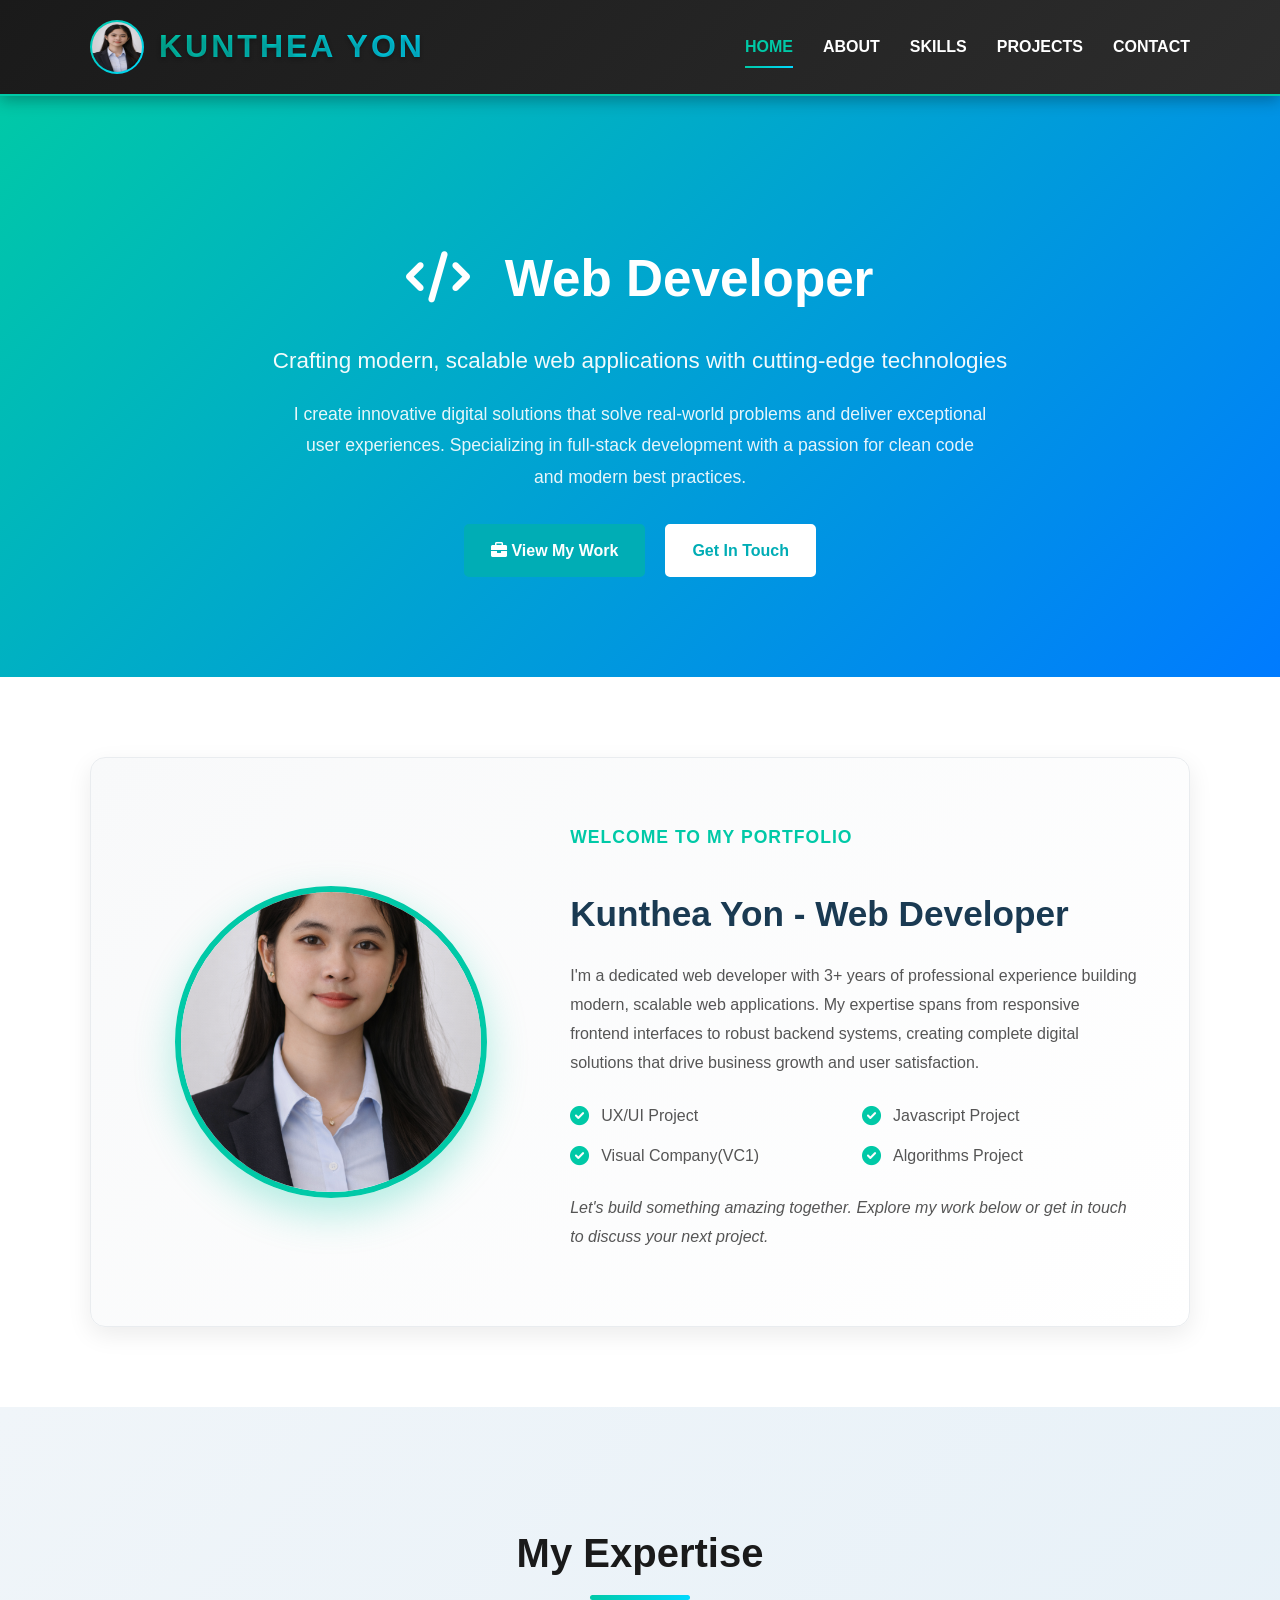
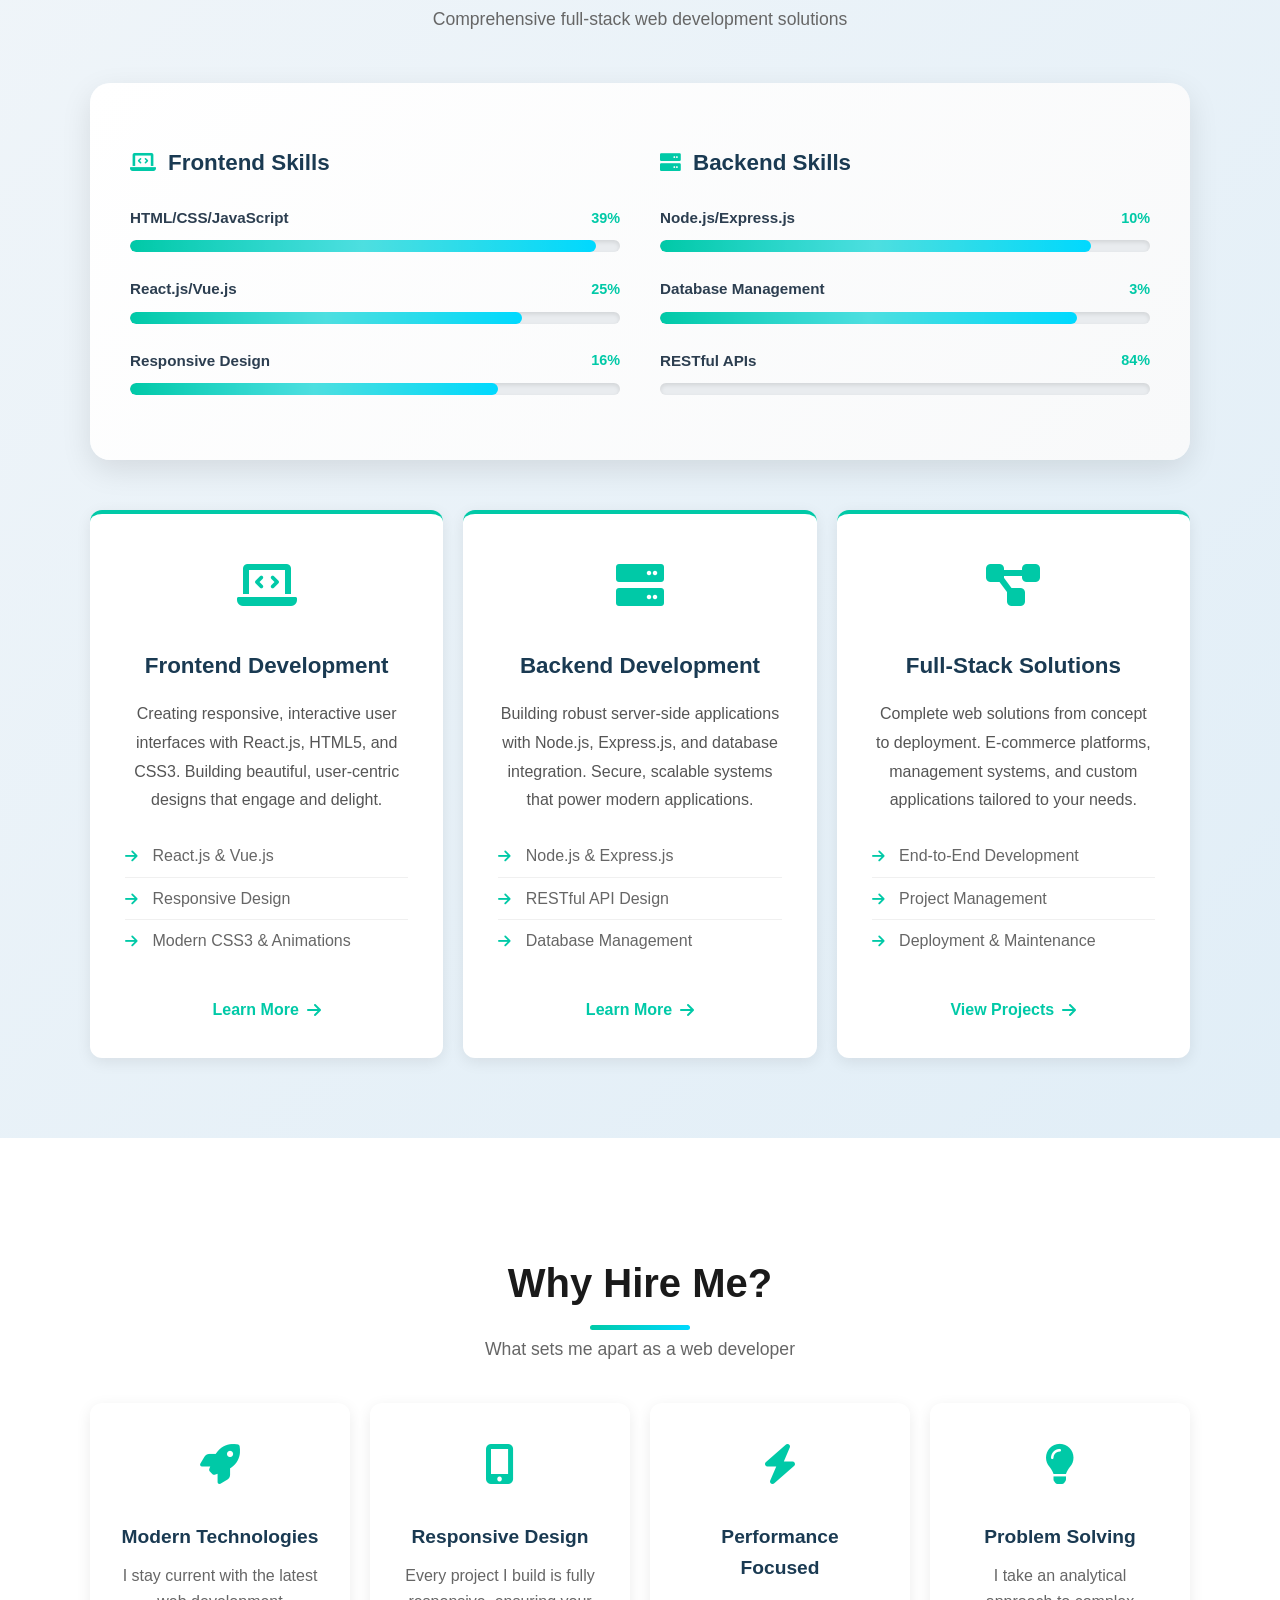
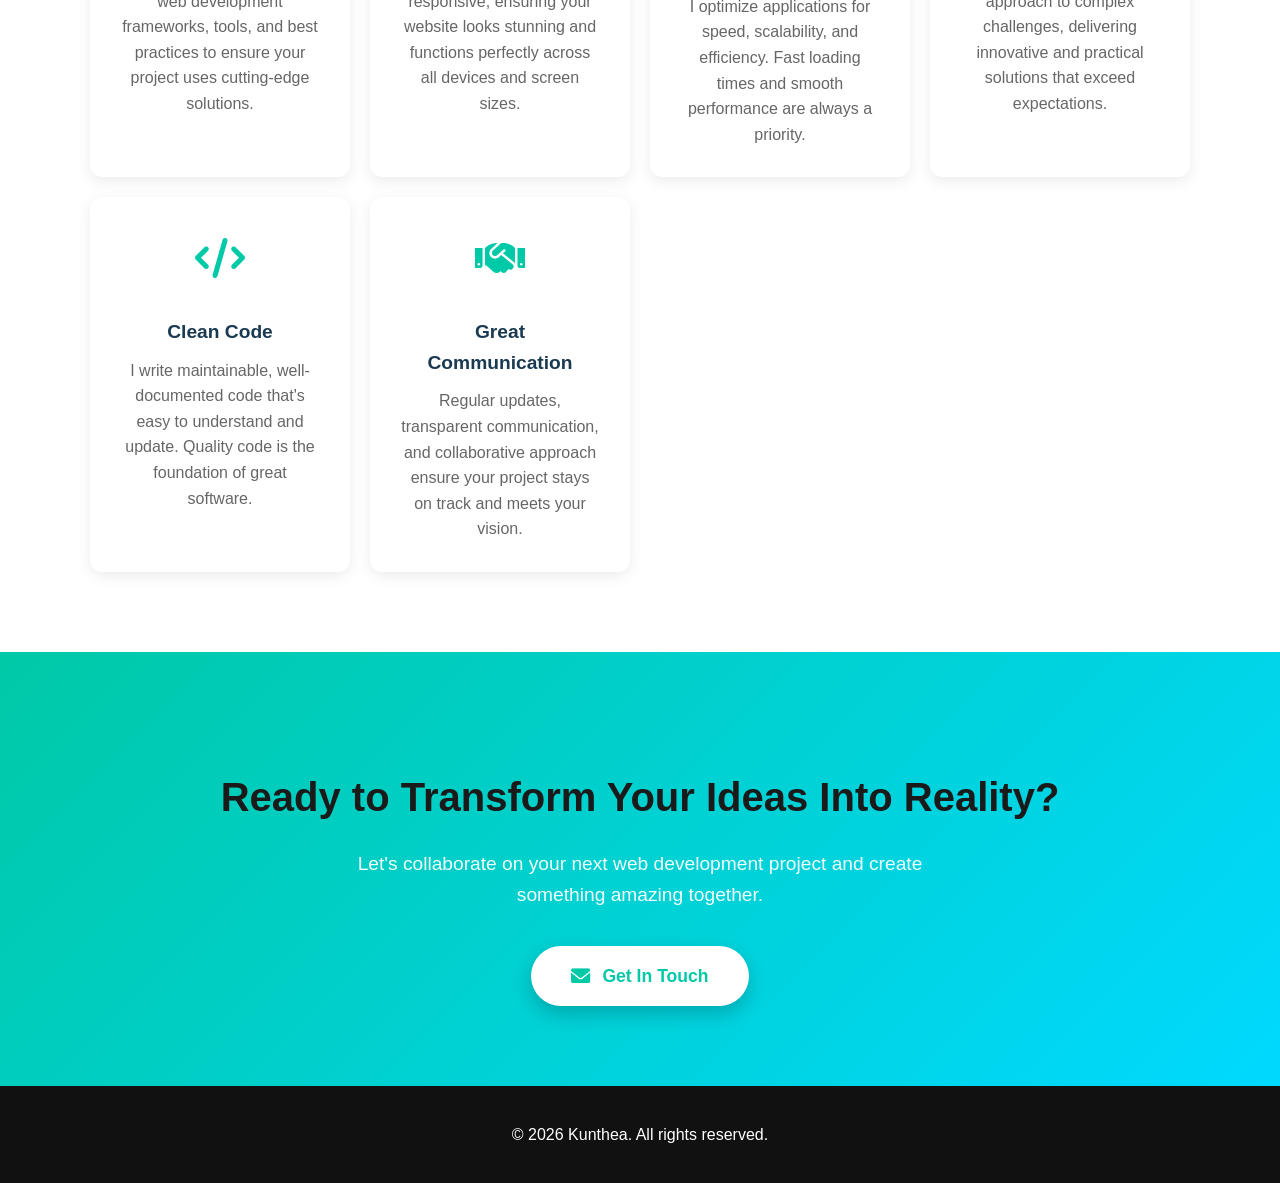
==== commit 0e22e772: "web" ====
--- a/index.html
+++ b/index.html
@@ -1,10 +1,13 @@
 <!DOCTYPE html>
-<html lang="en">
+<html lang="en" style="scroll-behavior: smooth;">
 
 <head>
     <meta charset="UTF-8">
     <meta name="viewport" content="width=device-width, initial-scale=1.0">
-    <title>Kunthea Yon | Web Developer Portfolio </title>
+    <meta name="description"
+        content="Kunthea Yon - Full-Stack Web Developer. Specializing in modern web applications, responsive design, and full-stack development.">
+    <meta name="keywords" content="web developer, full-stack, React, Node.js, portfolio">
+    <title>Kunthea Yon | Web Developer Portfolio</title>
     <link rel="stylesheet" href="main.css">
     <link href="https://cdnjs.cloudflare.com/ajax/libs/font-awesome/6.0.0/css/all.min.css" rel="stylesheet">
 </head>
@@ -57,7 +60,7 @@
                 </div>
                 <div class="intro-content">
                     <h2>Welcome to My Portfolio</h2>
-                    <h3>Kunthea Yon - Full-Stack Web Developer</h3>
+                    <h3>Kunthea Yon - Web Developer</h3>
                     <p>
                         I'm a dedicated web developer with 3+ years of professional experience building modern, scalable
                         web applications.
@@ -68,19 +71,19 @@
                     <div class="intro-highlights">
                         <div class="highlight-item">
                             <i class="fas fa-check-circle"></i>
-                            <span>3+ Years of Professional Experience</span>
+                            <span>UX/UI Project</span>
                         </div>
                         <div class="highlight-item">
                             <i class="fas fa-check-circle"></i>
-                            <span>15+ Successful Projects Completed</span>
+                            <span>Javascript Project</span>
                         </div>
                         <div class="highlight-item">
                             <i class="fas fa-check-circle"></i>
-                            <span>Full-Stack Expertise (Frontend & Backend)</span>
+                            <span>Visual Company(VC1)</span>
                         </div>
                         <div class="highlight-item">
                             <i class="fas fa-check-circle"></i>
-                            <span>Modern Technologies & Best Practices</span>
+                            <span>Algorithms Project</span>
                         </div>
                     </div>
                     <p class="intro-cta">
@@ -113,19 +116,19 @@
                     <div class="skill-item">
                         <div class="skill-info">
                             <span class="skill-name">React.js/Vue.js</span>
-                            <span class="skill-percentage">90%</span>
-                        </div>
-                        <div class="skill-bar">
-                            <div class="skill-progress" data-progress="90"></div>
+                            <span class="skill-percentage">80%</span>
+                        </div>
+                        <div class="skill-bar">
+                            <div class="skill-progress" data-progress="80"></div>
                         </div>
                     </div>
                     <div class="skill-item">
                         <div class="skill-info">
                             <span class="skill-name">Responsive Design</span>
-                            <span class="skill-percentage">92%</span>
-                        </div>
-                        <div class="skill-bar">
-                            <div class="skill-progress" data-progress="92"></div>
+                            <span class="skill-percentage">75%</span>
+                        </div>
+                        <div class="skill-bar">
+                            <div class="skill-progress" data-progress="75"></div>
                         </div>
                     </div>
                 </div>
@@ -135,7 +138,7 @@
                     <div class="skill-item">
                         <div class="skill-info">
                             <span class="skill-name">Node.js/Express.js</span>
-                            <span class="skill-percentage">88%</span>
+                            <span class="skill-percentage">78%</span>
                         </div>
                         <div class="skill-bar">
                             <div class="skill-progress" data-progress="88"></div>
@@ -153,10 +156,10 @@
                     <div class="skill-item">
                         <div class="skill-info">
                             <span class="skill-name">RESTful APIs</span>
-                            <span class="skill-percentage">87%</span>
-                        </div>
-                        <div class="skill-bar">
-                            <div class="skill-progress" data-progress="87"></div>
+                            <span class="skill-percentage">84%</span>
+                        </div>
+                        <div class="skill-bar">
+                            <div class="skill-progress" data-progress="84"></div>
                         </div>
                     </div>
                 </div>
--- a/main.css
+++ b/main.css
@@ -1976,4 +1976,538 @@
 
 .cta-button:hover i {
     transform: scale(1.2);
+}
+
+/* Enhanced Mobile Responsiveness */
+@media (max-width: 640px) {
+    * {
+        scroll-behavior: smooth;
+    }
+
+    body {
+        font-size: 15px;
+    }
+
+    .container {
+        width: 95%;
+    }
+
+    .header {
+        padding: 15px 0;
+    }
+
+    .nav {
+        flex-direction: column;
+        gap: 15px;
+        text-align: center;
+    }
+
+    .logo-icon {
+        width: 40px;
+        height: 40px;
+        margin-right: 10px;
+    }
+
+    .logo-text {
+        font-size: 1.5rem;
+        letter-spacing: 2px;
+    }
+
+    nav {
+        gap: 15px;
+        font-size: 0.9rem;
+    }
+
+    nav a {
+        padding: 5px 0;
+    }
+
+    .hero {
+        padding: 60px 15px;
+    }
+
+    .hero-content h1 {
+        font-size: 1.8rem;
+        margin-bottom: 10px;
+    }
+
+    .hero-content h1 i {
+        margin-right: 10px;
+        font-size: 1.5rem;
+    }
+
+    .hero-subtitle {
+        font-size: 1rem;
+        margin-bottom: 15px;
+    }
+
+    .hero-description {
+        font-size: 0.95rem;
+        margin-bottom: 20px;
+    }
+
+    .hero-buttons {
+        flex-direction: column;
+        gap: 10px;
+    }
+
+    .hero-btn {
+        padding: 10px 20px;
+        font-size: 0.9rem;
+        width: 100%;
+    }
+
+    .intro-card {
+        grid-template-columns: 1fr;
+        gap: 25px;
+        padding: 25px 15px;
+    }
+
+    .intro-pic {
+        width: 180px;
+        height: 180px;
+    }
+
+    .intro-content h2 {
+        font-size: 0.95rem;
+    }
+
+    .intro-content h3 {
+        font-size: 1.4rem;
+    }
+
+    .intro-content p {
+        font-size: 0.95rem;
+    }
+
+    .intro-highlights {
+        grid-template-columns: 1fr;
+        gap: 10px;
+    }
+
+    .highlight-item {
+        gap: 10px;
+        font-size: 0.9rem;
+    }
+
+    .section {
+        padding: 40px 0;
+    }
+
+    .section-heading {
+        font-size: 1.5rem;
+        margin-bottom: 10px;
+    }
+
+    .section-heading::after {
+        width: 60px;
+        height: 3px;
+        bottom: -10px;
+    }
+
+    .section-subtitle {
+        font-size: 1rem;
+        margin-bottom: 25px;
+    }
+
+    .skills-showcase {
+        grid-template-columns: 1fr;
+        gap: 30px;
+        padding: 25px 15px;
+        margin: 30px 0;
+    }
+
+    .skills-category h3 {
+        font-size: 1.1rem;
+        margin-bottom: 15px;
+    }
+
+    .skill-item {
+        margin-bottom: 20px;
+    }
+
+    .overview-grid,
+    .features-grid {
+        grid-template-columns: 1fr;
+        gap: 15px;
+    }
+
+    .overview-card,
+    .feature {
+        padding: 20px;
+        border-radius: 10px;
+    }
+
+    .card-icon,
+    .feature-icon {
+        font-size: 2rem;
+        margin-bottom: 10px;
+    }
+
+    .overview-card h3,
+    .feature h4 {
+        font-size: 1.1rem;
+    }
+
+    .overview-card p,
+    .feature p {
+        font-size: 0.9rem;
+        line-height: 1.5;
+    }
+
+    .card-features li,
+    .project-highlights li {
+        padding: 5px 0;
+        font-size: 0.9rem;
+    }
+
+    .projects-grid {
+        grid-template-columns: 1fr;
+        gap: 20px;
+    }
+
+    .project-card {
+        padding: 20px;
+        border-radius: 15px;
+    }
+
+    .project-header {
+        margin-bottom: 15px;
+    }
+
+    .project-icon {
+        width: 40px;
+        height: 40px;
+        font-size: 1.2rem;
+        margin-right: 10px;
+    }
+
+    .project-card h3 {
+        font-size: 1.1rem;
+        margin-bottom: 10px;
+    }
+
+    .project-card p {
+        font-size: 0.9rem;
+        margin-bottom: 15px;
+    }
+
+    .project-links {
+        gap: 8px;
+    }
+
+    .btn-primary,
+    .btn-secondary {
+        padding: 8px 15px;
+        font-size: 0.85rem;
+        min-width: 100px;
+        flex: 1;
+    }
+
+    .tech-stack {
+        gap: 6px;
+        margin: 10px 0;
+    }
+
+    .tech {
+        font-size: 0.8rem;
+        padding: 5px 10px;
+    }
+
+    .profile-card {
+        grid-template-columns: 1fr;
+        gap: 25px;
+        padding: 25px 15px;
+    }
+
+    .profile-pic {
+        width: 200px;
+        height: 200px;
+    }
+
+    .profile-info h2 {
+        font-size: 1.6rem;
+    }
+
+    .profile-stats {
+        grid-template-columns: repeat(3, 1fr);
+        gap: 10px;
+        padding-top: 15px;
+    }
+
+    .stat-number {
+        font-size: 1.5rem;
+    }
+
+    .stat-text {
+        font-size: 0.8rem;
+    }
+
+    .section-title {
+        font-size: 1.3rem;
+        margin-top: 35px;
+        margin-bottom: 15px;
+    }
+
+    .section-title::before {
+        width: 3px;
+        height: 25px;
+    }
+
+    .journey-text {
+        font-size: 0.95rem;
+    }
+
+    .about-grid {
+        grid-template-columns: 1fr;
+        gap: 15px;
+    }
+
+    .about-card {
+        padding: 15px;
+        border-left-width: 3px;
+    }
+
+    .about-card-icon {
+        font-size: 2rem;
+        margin-bottom: 10px;
+    }
+
+    .about-card h3 {
+        font-size: 1.1rem;
+    }
+
+    .values-grid {
+        grid-template-columns: 1fr;
+        gap: 15px;
+    }
+
+    .value-card {
+        padding: 20px;
+        border-top-width: 3px;
+    }
+
+    .value-card h3 {
+        font-size: 1.1rem;
+    }
+
+    .tools-grid {
+        grid-template-columns: 1fr;
+        gap: 12px;
+    }
+
+    .tool-card {
+        padding: 15px;
+    }
+
+    .contact-main {
+        grid-template-columns: 1fr;
+        gap: 25px;
+    }
+
+    .contact-info-card,
+    .contact-form-card {
+        padding: 20px;
+        border-radius: 12px;
+    }
+
+    .contact-info-header,
+    .form-header {
+        margin-bottom: 15px;
+        padding-bottom: 12px;
+    }
+
+    .contact-info-header h3,
+    .form-header h3 {
+        font-size: 1.2rem;
+    }
+
+    .contact-details {
+        gap: 15px;
+    }
+
+    .contact-detail {
+        gap: 12px;
+    }
+
+    .contact-detail i {
+        font-size: 1rem;
+    }
+
+    .form-row {
+        grid-template-columns: 1fr;
+        gap: 12px;
+        margin-bottom: 15px;
+    }
+
+    .form-group {
+        margin-bottom: 18px;
+    }
+
+    .form-group input,
+    .form-group textarea {
+        padding: 12px;
+        font-size: 1rem;
+    }
+
+    .form-group textarea {
+        min-height: 100px;
+    }
+
+    .submit-btn {
+        padding: 12px 30px;
+        font-size: 0.95rem;
+    }
+
+    .services-grid {
+        grid-template-columns: 1fr;
+        gap: 12px;
+    }
+
+    .service-item {
+        padding: 15px;
+        gap: 12px;
+    }
+
+    .service-item i {
+        font-size: 1.3rem;
+    }
+
+    .service-item span {
+        font-size: 0.95rem;
+    }
+
+    .cta-section {
+        padding: 60px 15px;
+    }
+
+    .cta-content h2 {
+        font-size: 1.5rem;
+        margin-bottom: 15px;
+    }
+
+    .cta-content p {
+        font-size: 1rem;
+        margin-bottom: 25px;
+    }
+
+    .cta-button {
+        padding: 12px 30px;
+        font-size: 1rem;
+        gap: 10px;
+    }
+
+    .footer {
+        padding: 15px 0;
+        font-size: 0.9rem;
+    }
+
+    .footer nav a {
+        margin: 0 8px;
+        font-size: 0.85rem;
+    }
+
+    .overview-card:hover {
+        transform: translateY(-8px) scale(1);
+    }
+
+    .feature:hover {
+        transform: translateY(-8px) scale(1);
+    }
+}
+
+/* Extra small devices (under 480px) */
+@media (max-width: 480px) {
+    .logo a {
+        flex-direction: column;
+        gap: 5px;
+    }
+
+    .logo-text {
+        font-size: 1.2rem;
+        letter-spacing: 1px;
+    }
+
+    nav {
+        flex-direction: column;
+        gap: 8px;
+    }
+
+    nav a {
+        font-size: 0.8rem;
+        padding: 4px 0;
+    }
+
+    .hero {
+        padding: 40px 10px;
+    }
+
+    .hero-content h1 {
+        font-size: 1.5rem;
+    }
+
+    .hero-btn {
+        padding: 10px 15px;
+        font-size: 0.85rem;
+    }
+
+    .profile-pic {
+        width: 150px;
+        height: 150px;
+    }
+
+    .project-card {
+        padding: 15px;
+    }
+
+    .contact-info-card,
+    .contact-form-card {
+        padding: 15px;
+    }
+
+    .btn-primary,
+    .btn-secondary {
+        padding: 8px 12px;
+        font-size: 0.8rem;
+    }
+}
+
+/* Smooth Transitions */
+* {
+    transition: background-color 0.3s ease, color 0.3s ease, box-shadow 0.3s ease;
+}
+
+/* Accessibility Improvements */
+@media (prefers-reduced-motion: reduce) {
+    * {
+        animation-duration: 0.01ms !important;
+        animation-iteration-count: 1 !important;
+        transition-duration: 0.01ms !important;
+        scroll-behavior: auto !important;
+    }
+}
+
+/* Focus States for Keyboard Navigation */
+button:focus,
+a:focus,
+input:focus,
+textarea:focus {
+    outline: 2px solid #00c9a7;
+    outline-offset: 2px;
+}
+
+/* Print Styles */
+@media print {
+
+    .header,
+    .footer,
+    .cta-section,
+    .hero-buttons,
+    .project-links {
+        display: none;
+    }
+
+    .section {
+        page-break-inside: avoid;
+    }
 }
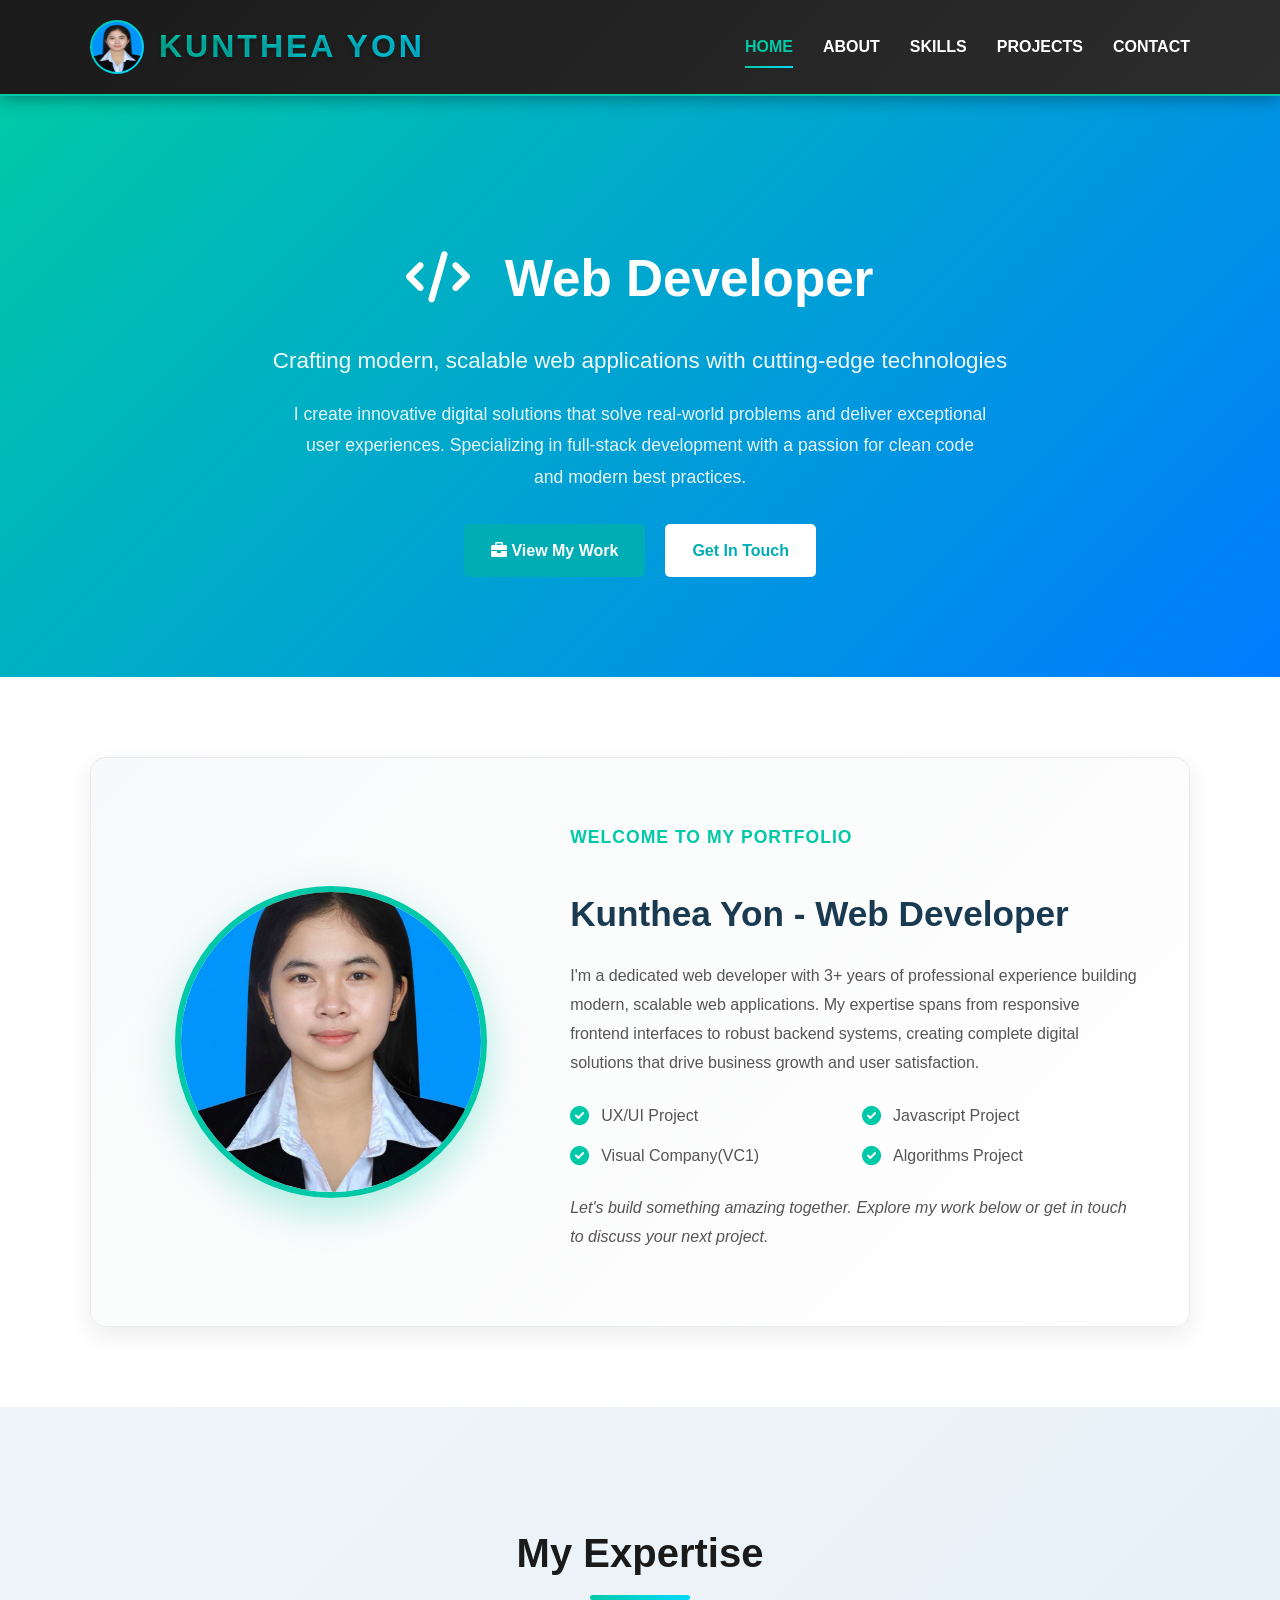
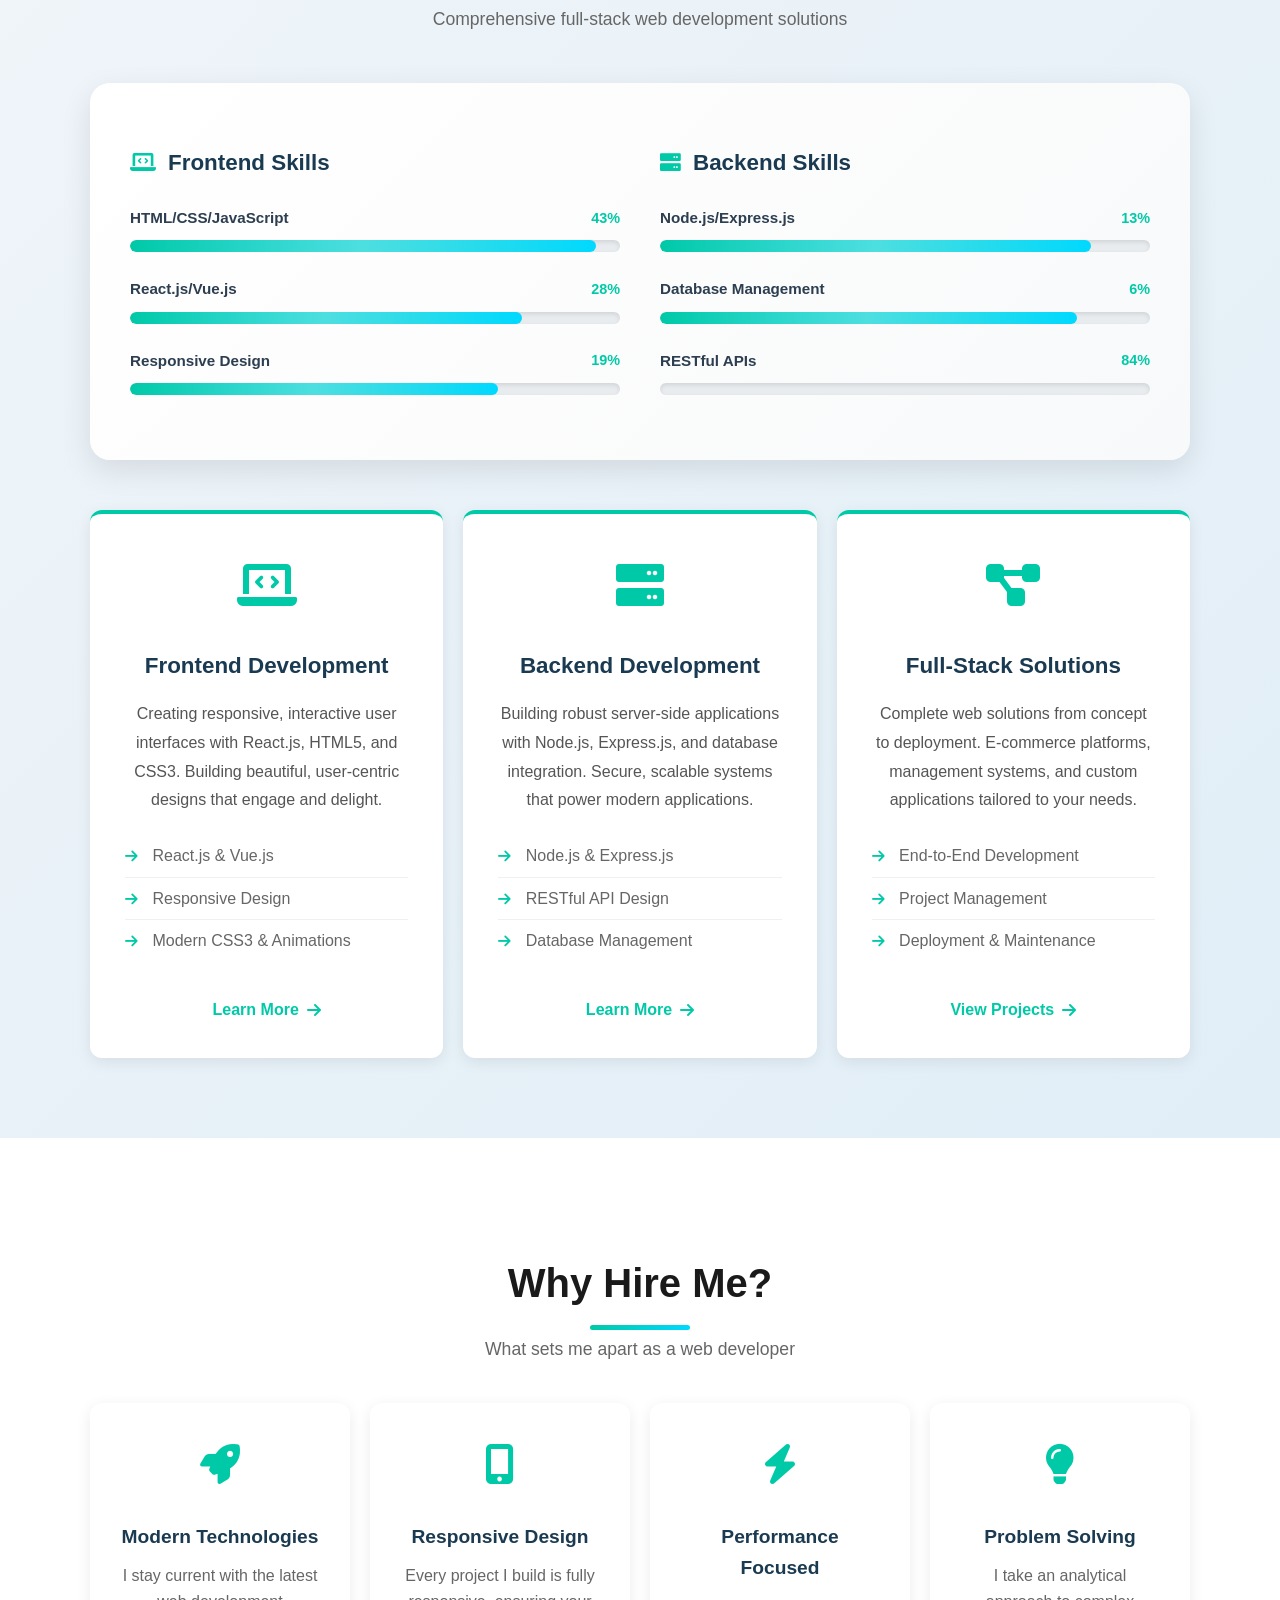
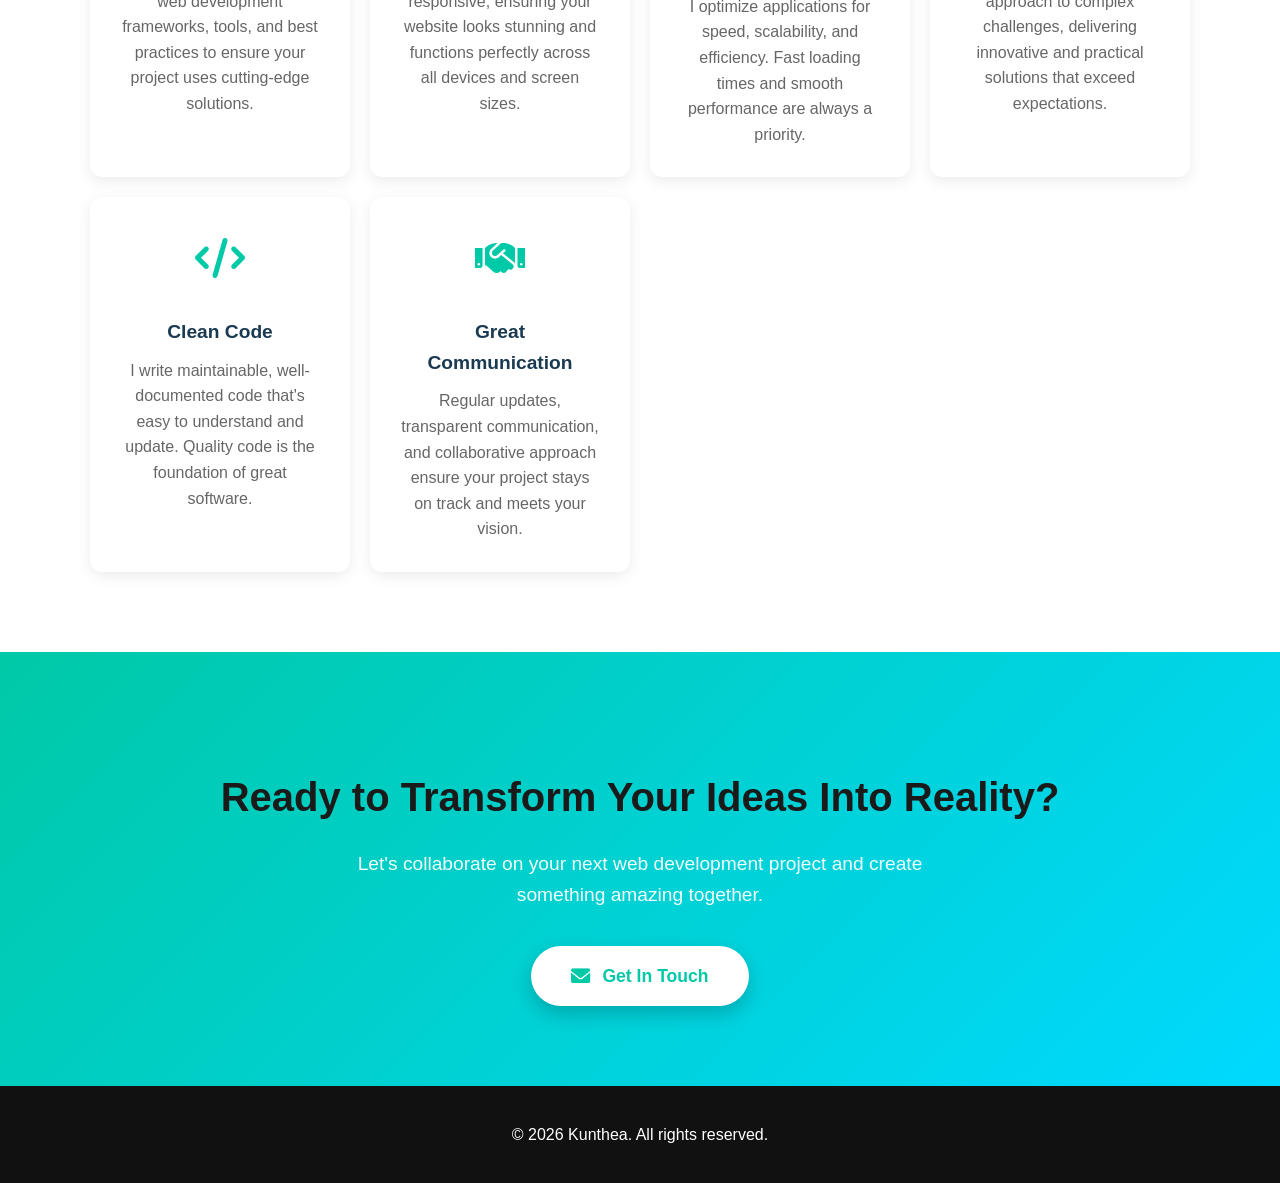
==== commit d03b5006: "web" ====
--- a/index.html
+++ b/index.html
@@ -18,7 +18,7 @@
         <div class="container nav">
             <div class="logo">
                 <a href="index.html">
-                    <img src="picture/pic1.png" alt="Kunthea Logo" class="logo-icon">
+                    <img src="picture/pic2.jpg" alt="Kunthea Logo" class="logo-icon">
                     <span class="logo-text">KUNTHEA YON</span>
                 </a>
             </div>
@@ -56,7 +56,7 @@
         <div class="container">
             <div class="intro-card">
                 <div class="intro-image">
-                    <img src="picture/pic1.png" alt="Kunthea Yon" class="intro-pic">
+                    <img src="picture/pic2.jpg" alt="Kunthea Yon" class="intro-pic">
                 </div>
                 <div class="intro-content">
                     <h2>Welcome to My Portfolio</h2>
